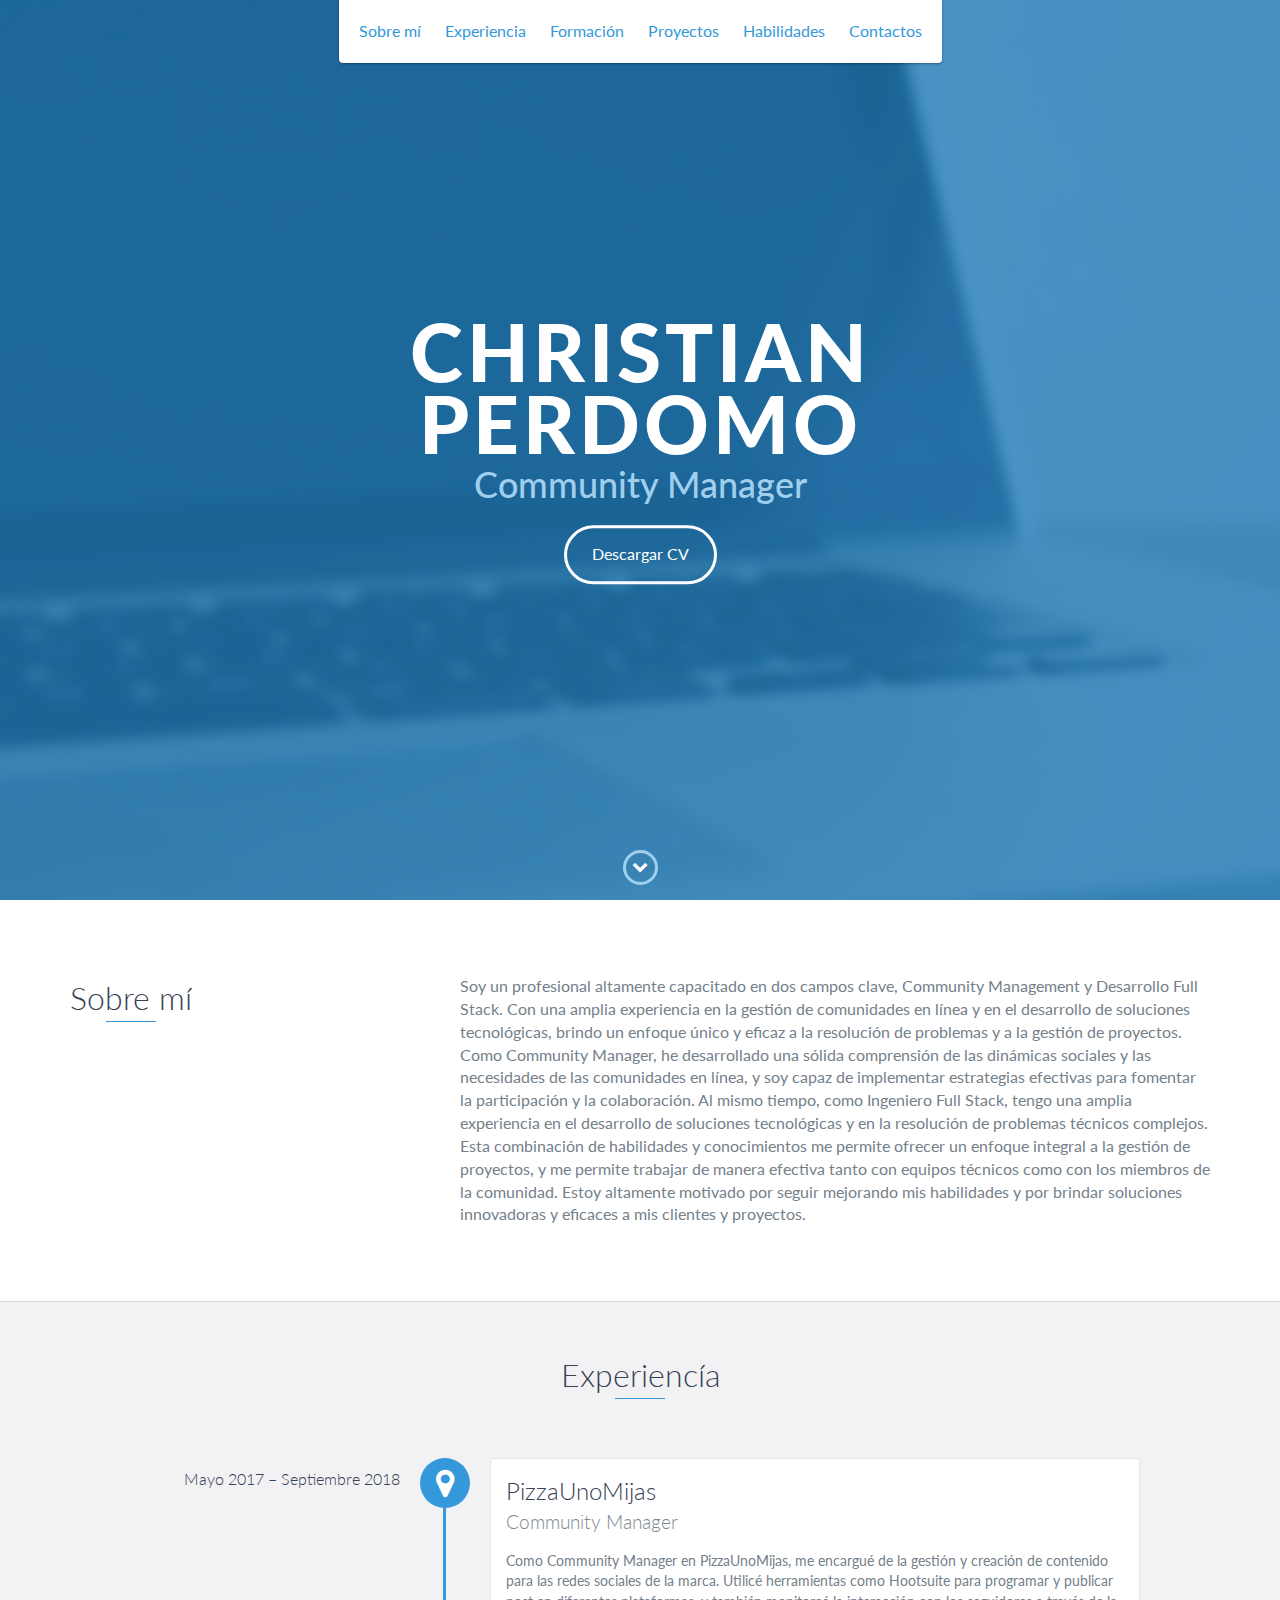
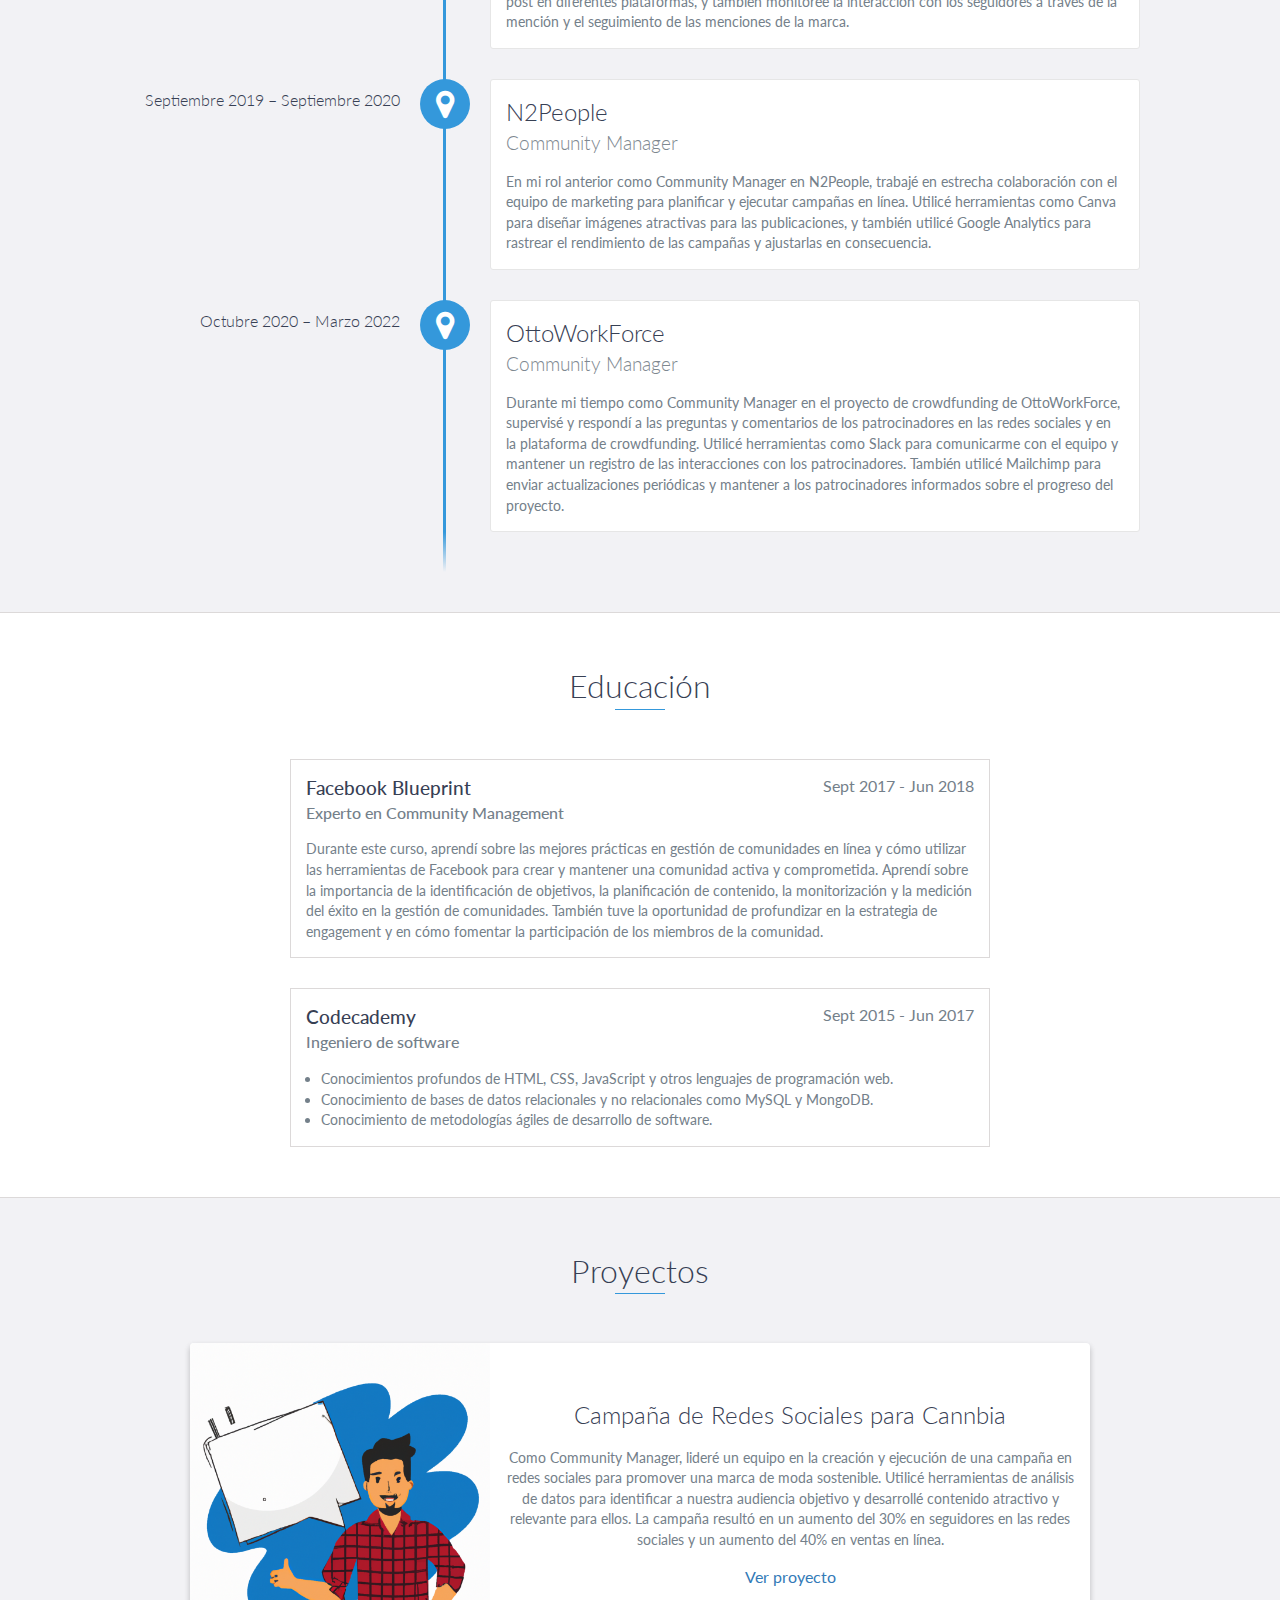
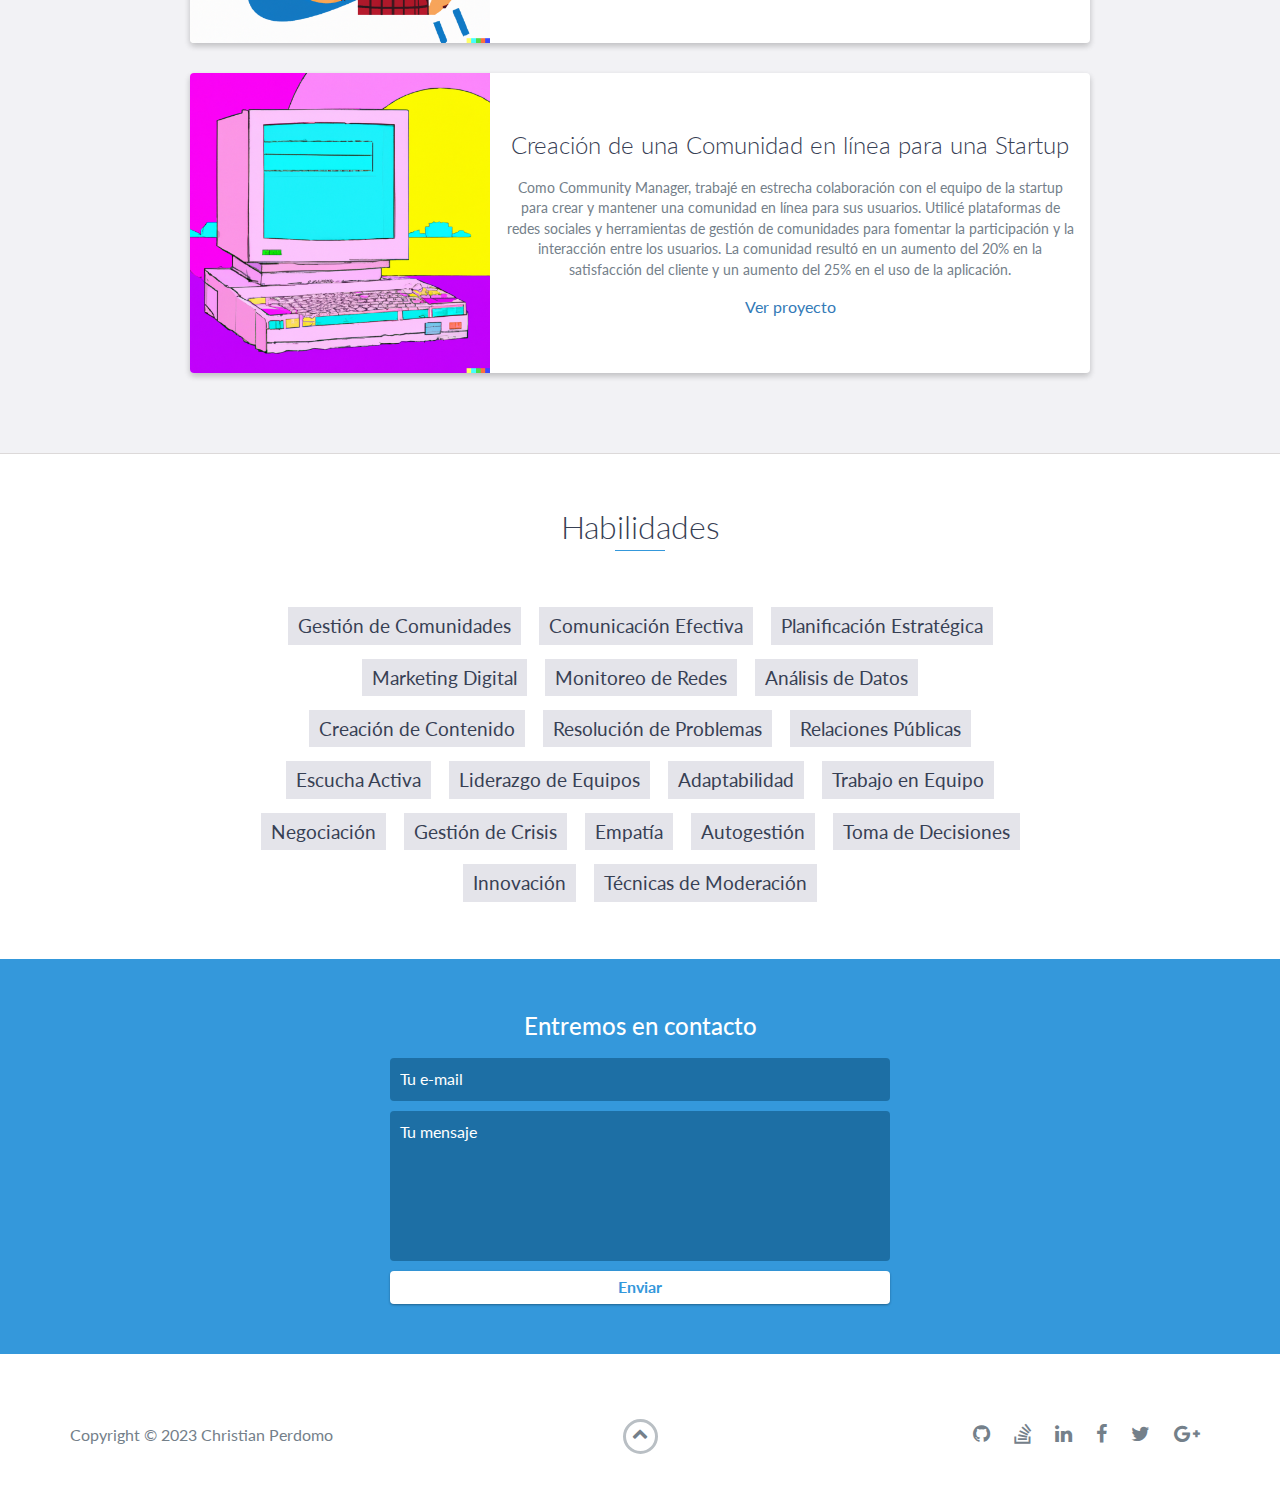
==== index.html @ 64f17b2b "Update index.html" ====
<!DOCTYPE html>
<html class="no-js" lang="en">

<head>
    <meta charset="utf-8">
    <meta http-equiv="X-UA-Compatible" content="IE=edge">
    <meta name="viewport" content="width=device-width, initial-scale=1">
    <title>Perdominho´s Portfolio</title>
	<link rel="shortcut icon" href="favicon.ico" type="image/x-icon">
	<link rel="icon" href="favicon.ico" type="image/x-icon">
    <link href="https://fonts.googleapis.com/css?family=Lato:300,400,700,900" rel="stylesheet">
    <link rel="stylesheet" href="libs/font-awesome/css/font-awesome.min.css">
    <link href="css/bootstrap.min.css" rel="stylesheet">
    <link href="css/styles.css" rel="stylesheet">
</head>

<body>
    <div id="mobile-menu-open" class="shadow-large">
        <i class="fa fa-bars" aria-hidden="true"></i>
    </div>
    <!-- End #mobile-menu-toggle -->
    <header>
        <div id="mobile-menu-close">
            <span>Close</span> <i class="fa fa-times" aria-hidden="true"></i>
        </div>
        <ul id="menu" class="shadow">
            <li>
                <a href="#about">Sobre mí</a>
            </li>
            <li>
                <a href="#experience">Experiencia</a>
            </li>
            <li>
                <a href="#education">Formación</a>
            </li>
            <li>
                <a href="#projects">Proyectos</a>
            </li>
            <li>
                <a href="#skills">Habilidades</a>
            </li>
            <li>
                <a href="#contact">Contactos</a>
            </li>
        </ul>
    </header>
    <!-- End header -->

    <div id="lead">
        <div id="lead-content">
            <h1>Christian Perdomo</h1>
            <h2>Community Manager</h2>
            <a href="#" class="btn-rounded-white">Descargar CV</a>
        </div>
        <!-- End #lead-content -->

        <div id="lead-overlay"></div>

        <div id="lead-down">
            <span>
                <i class="fa fa-chevron-down" aria-hidden="true"></i>
            </span>
        </div>
        <!-- End #lead-down -->
    </div>
    <!-- End #lead -->

    <div id="about">
        <div class="container">
            <div class="row">
                <div class="col-md-4">
                    <h2 class="heading">Sobre mí</h2>
                </div>
                <div class="col-md-8">
                    <p>
                      Soy un profesional altamente capacitado en dos campos clave, Community Management y Desarrollo Full Stack. Con una amplia experiencia en la gestión de comunidades en línea y en el desarrollo de soluciones tecnológicas, brindo un enfoque único y eficaz a la resolución de problemas y a la gestión de proyectos.
Como Community Manager, he desarrollado una sólida comprensión de las dinámicas sociales y las necesidades de las comunidades en línea, y soy capaz de implementar estrategias efectivas para fomentar la participación y la colaboración. Al mismo tiempo, como Ingeniero Full Stack, tengo una amplia experiencia en el desarrollo de soluciones tecnológicas y en la resolución de problemas técnicos complejos.
Esta combinación de habilidades y conocimientos me permite ofrecer un enfoque integral a la gestión de proyectos, y me permite trabajar de manera efectiva tanto con equipos técnicos como con los miembros de la comunidad. Estoy altamente motivado por seguir mejorando mis habilidades y por brindar soluciones innovadoras y eficaces a mis clientes y proyectos.</p>
                </div>
            </div>
        </div>
    </div>
    <!-- End #about -->

    <div id="experience" class="background-alt">
        <h2 class="heading">Experiencía</h2>
        <div id="experience-timeline">
            <div data-date="Mayo 2017 – Septiembre 2018">
                <h3>PizzaUnoMijas</h3>
                <h4>Community Manager</h4>
                <p>Como Community Manager en PizzaUnoMijas, me encargué de la gestión y creación de contenido para las redes sociales de la marca. Utilicé herramientas como Hootsuite para programar y publicar post en diferentes plataformas, y también monitoreé la interacción con los seguidores a través de la mención y el seguimiento de las menciones de la marca.</p>
            </div>

            <div data-date="Septiembre 2019 – Septiembre 2020">
                <h3>N2People</h3>
                <h4>Community Manager</h4>
                <p>En mi rol anterior como Community Manager en N2People, trabajé en estrecha colaboración con el equipo de marketing para planificar y ejecutar campañas en línea. Utilicé herramientas como Canva para diseñar imágenes atractivas para las publicaciones, y también utilicé Google Analytics para rastrear el rendimiento de las campañas y ajustarlas en consecuencia.
                </p>
            </div>
            <div data-date="Octubre 2020 – Marzo 2022">
                <h3>OttoWorkForce</h3>
                <h4>Community Manager</h4>
                <p>Durante mi tiempo como Community Manager en el proyecto de crowdfunding de OttoWorkForce, supervisé y respondí a las preguntas y comentarios de los patrocinadores en las redes sociales y en la plataforma de crowdfunding. Utilicé herramientas como Slack para comunicarme con el equipo y mantener un registro de las interacciones con los patrocinadores. También utilicé Mailchimp para enviar actualizaciones periódicas y mantener a los patrocinadores informados sobre el progreso del proyecto.
                </p>
            </div>
        </div>
    </div>
    <!-- End #experience -->

    <div id="education">
        <h2 class="heading">Educación</h2>
        <div class="education-block">
            <h3>Facebook Blueprint</h3>
            <span class="education-date">Sept 2017 - Jun 2018</span>
            <h4>Experto en Community Management </h4>
            <p>
                Durante este curso, aprendí sobre las mejores prácticas en gestión de comunidades en línea y cómo utilizar las herramientas de Facebook para crear y mantener una comunidad activa y comprometida. Aprendí sobre la importancia de la identificación de objetivos, la planificación de contenido, la monitorización y la medición del éxito en la gestión de comunidades. También tuve la oportunidad de profundizar en la estrategia de engagement y en cómo fomentar la participación de los miembros de la comunidad.
            </p>
        </div>
        <!-- End .education-block -->

        <div class="education-block">
            <h3>Codecademy</h3>
            <span class="education-date">Sept 2015 - Jun 2017</span>
            <h4>Ingeniero de software</h4>
            <ul>
                <li>
                    Conocimientos profundos de HTML, CSS, JavaScript y otros lenguajes de programación web.
                </li>
                <li>
                    Conocimiento de bases de datos relacionales y no relacionales como MySQL y MongoDB.
                </li>
                <li>
                    Conocimiento de metodologías ágiles de desarrollo de software.
                </li>
            </ul>
        </div>
        <!-- End .education-block -->
    </div>
    <!-- End #education -->

    <div id="projects" class="background-alt">
        <h2 class="heading">Proyectos</h2>
        <div class="container">
            <div class="row">
                <div class="project shadow-large">
                    <div class="project-image">
                        <img src="images/ComMan.png" width="300" height="300" />
                    </div>
                    <!-- End .project-image -->
                    <div class="project-info">
                        <h3>Campaña de Redes Sociales para Cannbia</h3>
                        <p>
                           Como Community Manager, lideré un equipo en la creación y ejecución de una campaña en redes sociales para promover una marca de moda sostenible. Utilicé herramientas de análisis de datos para identificar a nuestra audiencia objetivo y desarrollé contenido atractivo y relevante para ellos. La campaña resultó en un aumento del 30% en seguidores en las redes sociales y un aumento del 40% en ventas en línea.
                        </p>
                        <a href="#">Ver proyecto</a>
                    </div>
                    <!-- End .project-info -->
                </div>
                <!-- End .project -->

                <div class="project shadow-large">
                    <div class="project-image">
                        <img src="images/Prjc.png" width="300" height="300" />
                    </div>
                    <!-- End .project-image -->
                    <div class="project-info">
                        <h3>Creación de una Comunidad en línea para una Startup</h3>
                        <p>
                            Como Community Manager, trabajé en estrecha colaboración con el equipo de la startup para crear y mantener una comunidad en línea para sus usuarios. Utilicé plataformas de redes sociales y herramientas de gestión de comunidades para fomentar la participación y la interacción entre los usuarios. La comunidad resultó en un aumento del 20% en la satisfacción del cliente y un aumento del 25% en el uso de la aplicación.
                        </p>
                        <a href="#">Ver proyecto</a>
                    </div>
                    <!-- End .project-info -->
                </div>
                <!-- End .project -->
            </div>
        </div>
    </div>
    <!-- End #projects -->

    <div id="skills">
        <h2 class="heading">Habilidades</h2>
        <ul>
            <li>Gestión de Comunidades</li>
  <li>Comunicación Efectiva</li>
  <li>Planificación Estratégica</li>
  <li>Marketing Digital</li>
  <li>Monitoreo de Redes</li>
  <li>Análisis de Datos</li>
  <li>Creación de Contenido</li>
  <li>Resolución de Problemas</li>
  <li>Relaciones Públicas</li>
  <li>Escucha Activa</li>
  <li>Liderazgo de Equipos</li>
  <li>Adaptabilidad</li>
  <li>Trabajo en Equipo</li>
  <li>Negociación</li>
  <li>Gestión de Crisis</li>
  <li>Empatía</li>
  <li>Autogestión</li>
  <li>Toma de Decisiones</li>
  <li>Innovación</li>
  <li>Técnicas de Moderación</li>
        </ul>
    </div>
    <!-- End #skills -->

    <div id="contact">
        <h2>Entremos en contacto</h2>
        <div id="contact-form">
            <form method="POST" action="mailto:perdominho@icloud.com">
                <input type="hidden" name="_subject" value="Contact request from personal website" />
                <input type="email" name="_replyto" placeholder="Tu e-mail" required>
                <textarea name="message" placeholder="Tu mensaje" required></textarea>
                <button type="submit">Enviar</button>
            </form>
        </div>
        <!-- End #contact-form -->
    </div>
    <!-- End #contact -->

    <footer>
        <div class="container">
            <div class="row">
                <div class="col-sm-5 copyright">
                    <p>
                        Copyright &copy; <span id="current-year">2023</span> Christian Perdomo
                    </p>
			</div>
                <div class="col-sm-2 top">
                    <span id="to-top">
                        <i class="fa fa-chevron-up" aria-hidden="true"></i>
                    </span>
                </div>
                <div class="col-sm-5 social">
                    <ul>
                        <li>
                            <a href="https://github.com/Perdominho" target="_blank"><i class="fa fa-github" aria-hidden="true"></i></a>
                        </li>
                        <li>
                            <a href="https://stackoverflow.com/" target="_blank"><i class="fa fa-stack-overflow" aria-hidden="true"></i></a>
                        </li>
                        <li>
                            <a href="https://linkedin.com/" target="_blank"><i class="fa fa-linkedin" aria-hidden="true"></i></a>
                        </li>
                        <li>
                            <a href="https://www.facebook.com/" target="_blank"><i class="fa fa-facebook" aria-hidden="true"></i></a>
                        </li>
                        <li>
                            <a href="https://twitter.com/" target="_blank"><i class="fa fa-twitter" aria-hidden="true"></i></a>
                        </li>
                        <li>
                            <a href="https://plus.google.com/" target="_blank"><i class="fa fa-google-plus" aria-hidden="true"></i></a>
                        </li>
                    </ul>
                </div>
            </div>
        </div>
    </footer>
    <!-- End footer -->

    <script src="https://ajax.googleapis.com/ajax/libs/jquery/1.12.4/jquery.min.js"></script>
    <script src="js/scripts.min.js"></script>
</body>

</html>
---- css/styles.css ----
body{font-family:'Lato', sans-serif;
    font-size:16px}
body.active{overflow:hidden;
    z-index:-1}
.no-js #experience-timeline>div{background:#fff;
    padding:10px;
    margin-bottom:10px;
    border:1px solid #dcd9d9}
.no-js #experience-timeline>div h3{font-size:1.5em;
    font-weight:300;
    color:#374054;
    display:inline-block;
    margin:0}
.no-js #experience-timeline>div h4{font-size:1.2em;
    font-weight:300;
    color:#7e8890;
    margin:0 0 15px 0}
.no-js #experience-timeline>div p{color:#74808a;
    font-size:0.9em;
    margin:0}
.no-js #experience-timeline:before,.no-js #experience-timeline:after{content:none}
@keyframes dropHeader{0%{transform:translateY(-100%)}100%{transform:translateY(0)}
}
header{position:absolute;
    top:0;
    left:0;
    right:0;
    text-align:center;
    z-index:10;
    animation-name:dropHeader;
    animation-iteration-count:1;
    animation-timing-function:ease;
    animation-duration:0.75s}
header ul{display:inline-block;
    background:#fff;
    text-align:center;
    padding:10px;
    margin:0;
    border-bottom-right-radius:4px;
    border-bottom-left-radius:4px}
header li{display:inline-block}
header a{display:block;color:#3498db;padding:10px}
header a:hover{color:#217dbb;
    text-decoration:none;
    background:#eee;
    border-radius:4px}
header a:focus{color:#3498db;
    text-decoration:none}
header.active{display:block}
header.sticky{position:fixed;
    z-index:999};
#menu.active{display:block}
#mobile-menu-open{
    display:none;
    cursor:pointer;
    position:fixed;
    right:15px;
    top:10px;
    color:#3498db;
    font-size:1.5em;
    z-index:20;
    padding:0 7px;
    border-radius:4px;background:#fff}
    #mobile-menu-close{
        display:none;
        text-align:right;
        width:100%;
        background:#fff;
        font-size:1.5em;
        padding-right:15px;
        padding-top:10px;
        cursor:pointer;
        color:#3498db}
    #mobile-menu-close span{
        font-size:0.5em;
        text-transform:uppercase}
    #mobile-menu-close i{vertical-align:middle}
    footer{padding:50px 0}
    .copyright{padding-top:20px}
    .copyright p{
        margin:0;
        color:#74808a}
    .top{text-align:center}
    .top span{
        cursor:pointer;
        display:block;
        margin:15px auto 0 auto;
        width:35px;
        height:35px;
        border-radius:50%;
        border:3px solid #b9bfc4;
        text-align:center}
    .top i{color:#74808a}
    .social{text-align:right}
    .social ul{
        margin:5px 0 0 0;
        padding:0}
    .social li{
        display:inline-block;
        font-size:1.25em;
        list-style:none}
    .social a{
        display:block;
        color:#74808a;
        padding:10px}
    .social a:hover{color:#3498db}
    .btn-rounded-white{
        display:inline-block;
        color:#fff;
        padding:15px 25px;
        border:3px solid #fff;
        border-radius:30px;
        transition:.5s ease all}
    .btn-rounded-white:hover{
        color:#3498db;
        background:#fff;
        text-decoration:none}
    .shadow{box-shadow:0 1px 3px rgba(0,0,0,0.12),0 1px 2px rgba(0,0,0,0.24)}
    .shadow-large{box-shadow:0 3px 6px rgba(0,0,0,0.08),0 3px 6px rgba(0,0,0,0.15)}
    .heading{position:relative;
        display:inline-block;
        font-size:2em;
        font-weight:300;
        margin:0 0 30px 0}
    .heading:after{position:absolute;
        content:'';
        top:100%;
        height:1px;
        width:50px;
        left:0;
        right:0;
        margin:0 auto;
        background:#3498db}
    .background-alt{background:#f2f2f5}
    #lead{position:relative;
        height:100vh;
        min-height:500px;
        max-height:1080px;
        background:url(../images/lead-bg.jpg)
        ;background-size:cover;
        padding:15px;
        overflow:hidden}
    #lead-content{position:absolute;
        z-index:10;
        top:50%;
        left:50%;
        transform:translate(-50%, -50%);
        text-align:center}
    #lead-content h1,
    #lead-content h2{margin:0}
    #lead-content h1{color:#fff;
        font-weight:900;
        font-size:5em;
        text-transform:uppercase;
        letter-spacing:0.05em;
        line-height:0.9em}
    #lead-content h2{color:#a0cfee;
        font-weight:500;
        font-size:2.25em
        ;margin-bottom:15px}
    #lead-overlay{position:absolute;
        height:100%;
        width:100%;
        top:0;
        right:0;
        bottom:0;
        left:0;
        background:rgba(33,125,187,0.8);
        z-index:1}
    #lead-down{position:absolute;
        left:0;
        right:0;
        width:100%;
        text-align:center;
        z-index:10;
        bottom:15px;
        color:#fff}
    #lead-down span{cursor:pointer;
        display:block;
        margin:0 auto;
        width:35px;
        height:35px;
        border-radius:50%;
        border:3px solid #a0cfee;
        text-align:center}
    #lead-down i{animation:pulsate 1.5s ease;
        animation-iteration-count:infinite;padding-top:5px}
    @keyframes pulsate{0%{transform:scale(1, 1)}
    50%{transform:scale(1.2, 1.2)}
    100%{transform:scale(1, 1)}}
    #about{padding:75px 15px;
        border-bottom:1px solid #dcd9d9}
        #about h2{color:#374054}
        #about p{color:#74808a;
            margin:0}
    #experience{padding:50px 15px;
        text-align:center;
        border-bottom:1px solid #dcd9d9}
        #experience h2{color:#374054}
    #experience-timeline{margin:30px auto 0 auto;
        position:relative;
        max-width:1000px}
    #experience-timeline:before{position:absolute;
        content:'';
        top:0;
        bottom:0;
        left:303px;
        right:auto;
        height:100%;
        width:3px;
        background:#3498db;
        z-index:0}
    #experience-timeline:after{position:absolute;
        content:'';
        width:3px;
        height:40px;
        background:#3498db;
        background:linear-gradient(to bottom, #3498db, rgba(52,152,219,0));
        top:100%;
        left:303px}
    .vtimeline-content{margin-left:350px;
        background:#fff;
        border:1px solid #e6e6e6;
        padding:15px;
        border-radius:3px;
        text-align:left}
    .vtimeline-content h3{font-size:1.5em;
        font-weight:300;
        color:#374054;
        display:inline-block;
        margin:0}
    .vtimeline-content h4{font-size:1.2em;
        font-weight:300;
        color:#7e8890;
        margin:0 0 15px 0}
    .vtimeline-content p{color:#74808a;
        font-size:0.9em;
        margin:0}
    .vtimeline-point{position:relative;
        display:block;
        vertical-align:top;
        margin-bottom:30px}
    .vtimeline-icon{position:relative;
        color:#fff;
        width:50px;
        height:50px;
        background:#3498db;
        border-radius:50%;
        float:left;
        z-index:99;
        margin-left:280px}
    .vtimeline-icon i{display:block;
        font-size:2em;
        margin-top:10px}
    .vtimeline-date{width:260px;
        text-align:right;
        position:absolute;
        left:0;top:10px;
        font-weight:300;
        color:#374054}
    #education{padding:50px 15px 20px 15px;
        border-bottom:1px solid #dcd9d9;
        text-align:center}
    #education h2{color:#374054;
        margin-bottom:50px}
    .education-block{max-width:700px;
        margin:0 auto 30px auto;padding:15px;
        border:1px solid #dcd9d9;
        text-align:left}
    .education-block h3{font-weight:500;
        float:left;
        margin:0;
        color:#374054}
    .education-block span{
        color:#74808a;
        float:right}
 .education-block h4{
            color:#74808a;
            clear:both;
            font-weight:500;
            margin:0 0 15px 0}
 .education-block p,.education-block ul{
        margin:0;
        color:#74808a;
        font-size:0.9em}
.education-block ul{
            padding:0 0 0 15px}
#projects{
                padding:50px 15px;
                border-bottom:1px solid #dcd9d9;
                text-align:center}
 #projects h2{
        color:#374054;
        margin-bottom:50px}
.project{position:relative;
        max-width:900px;
        margin:0 auto 30px auto;
        overflow:hidden;
        background:#fff;
        border-radius:4px}
 .project-image{float:left}
  .project-info{
            position:absolute;top:50%;
            transform:translateY(-50%);
            margin-left:300px;
            padding:15px}
.project-info h3{font-size:1.5em;
    font-weight:300;
    color:#374054;
    margin:0 0 15px 0}
.project-info p{color:#74808a;
        margin:0 0 15px 0;
        font-size:0.9em}
.no-image .project-info{position:relative;
    margin:0;
    padding:30px 15px;
    transform:none}
#more-projects{display:none}
#skills{padding:50px 15px;text-align:center}
#skills h2{color:#374054;margin-bottom:50px}
#skills ul{display:block;margin:0 auto;padding:0;max-width:800px}
#skills li{display:inline-block;margin:7px;padding:5px 10px;color:#374054;
    background:#e4e4ea;
    list-style:none;
    cursor:default;
    font-size:1.2em}
#contact{padding:50px 15px;
    background:#3498db;
    text-align:center}
#contact h2{margin:0 0 15px 0;
    color:#fff;font-weight:500}
#contact-form{max-width:500px;
    margin:0 auto}
#contact-form input,#contact-form textarea{
    display:block;
    width:100%;
    padding:10px;
    border-radius:4px;
    border:none;
    margin-bottom:10px;
    background:#1d6fa5;
    color:#fff;
    transition:.5s ease all}
    #contact-form input::-webkit-input-placeholder,#contact-form textarea::-webkit-input-placeholder{
        color:#fff}
    #contact-form input:-moz-placeholder,#contact-form textarea:-moz-placeholder{
        color:#fff;
        opacity:1}
    #contact-form input::-moz-placeholder,#contact-form textarea::-moz-placeholder{
        color:#fff;
        opacity:1}
    #contact-form input:-ms-input-placeholder,#contact-form textarea:-ms-input-placeholder{color:#fff
    }#contact-form input:focus,#contact-form textarea:focus{outline:none;
        background:#16527a}
    #contact-form textarea{height:150px;resize:none}
    #contact-form button{display:block;width:100%;
        background:#fff;
        border-radius:4px;
        padding:5px 10px;
        border:none;
        color:#3498db;
        font-weight:700;
        box-shadow:0 1px 3px rgba(0,0,0,0.12),0 1px 2px rgba(0,0,0,0.24);
        transition:.5s ease all}
        #contact-form button:hover{box-shadow:0 10px 20px rgba(0,0,0,0.19),0 6px 6px rgba(0,0,0,0.23)}
        .optional-section{padding:50px 15px;
            text-align:center;
            border-top:1px solid #dcd9d9}
    .optional-section h2{color:#374054}
    .optional-section-block{max-width:700px;
        margin:0 auto 30px auto;padding:15px;
        border:1px solid #dcd9d9;
        background:#fff;
        text-align:left}
    .optional-section-block h3{font-weight:500;
        margin:0 0 15px 0;
        color:#374054}
    .optional-section-block h4{color:#74808a;
        clear:both;
        font-weight:500;
        margin:0 0 15px 0}
        .optional-section-block p,.optional-section-block ul{margin:0 0 15px 0;color:#74808a;font-size:0.9em}
        .optional-section-block ul{padding:0 0 0 15px}
        @media only screen and (max-width: 750px)
        {#experience-timeline:before,#experience-timeline:after{left:23px}
        .vtimeline-date{width:auto;text-align:left;position:relative;margin-bottom:15px;display:block;margin-left:70px}
        .vtimeline-icon{margin-left:0}
        .vtimeline-content{margin-left:70px}}
        @media only screen and (max-width: 992px)
        {#lead{height:auto;
            min-height:auto;
            max-height:auto;
            padding:100px 15px}
    #lead-content{position:relative;
        transform:none;
        left:auto;
        top:auto}
    #lead-content h1{font-size:3em}
    #lead-content h2{font-size:1.75em}
    #about{text-align:center}
    #about p{text-align:left}}
    @media only screen and (max-width: 768px){header{position:fixed;
        display:none;
        z-index:999;
        animation:none;
        bottom:0;
        height:100%}
    #mobile-menu-open,#mobile-menu-close{display:block}
    #menu{height:100%;
        overflow-y:auto;
        box-shadow:none;
        border-radius:0;
        width:100%}
 #menu li{display:block;
            margin-bottom:10px}
    #lead-content h1{font-size:2em}
    #lead-content h2{font-size:1.3em}
    #lead-content a{padding:10px 20px}
    #lead-down{display:none}
    .education-block h3,.education-block span{float:none}
    .project-image{display:none}
    .project-info{position:relative;
        margin:0;
        padding:30px 15px;
        top:auto;
        transform:none}
    footer{text-align:center}
    .social{text-align:center}}
    @media only screen and (max-width: 480px)
    {#lead-content h1{font-size:1.5em}
    #lead-content h2{font-size:1em}
    #lead-content a{font-size:0.9em;padding:5px 10px}}
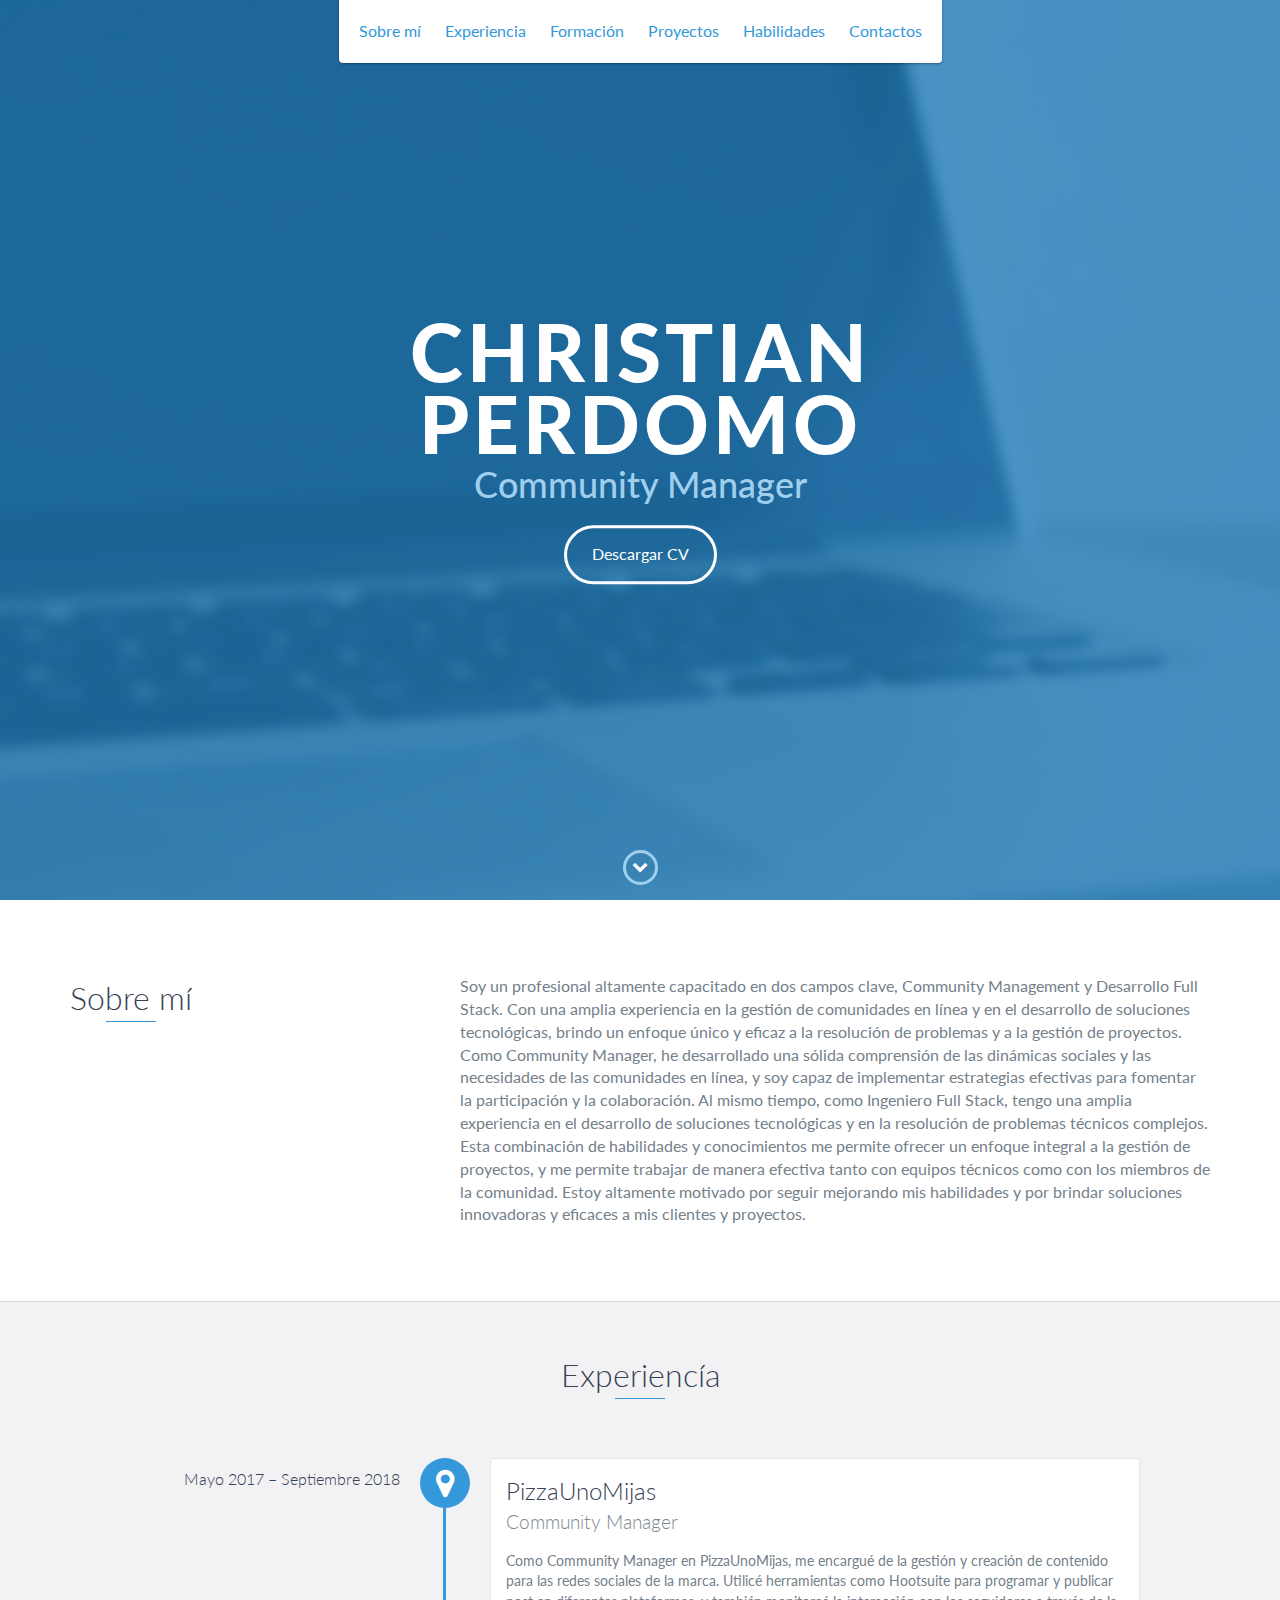
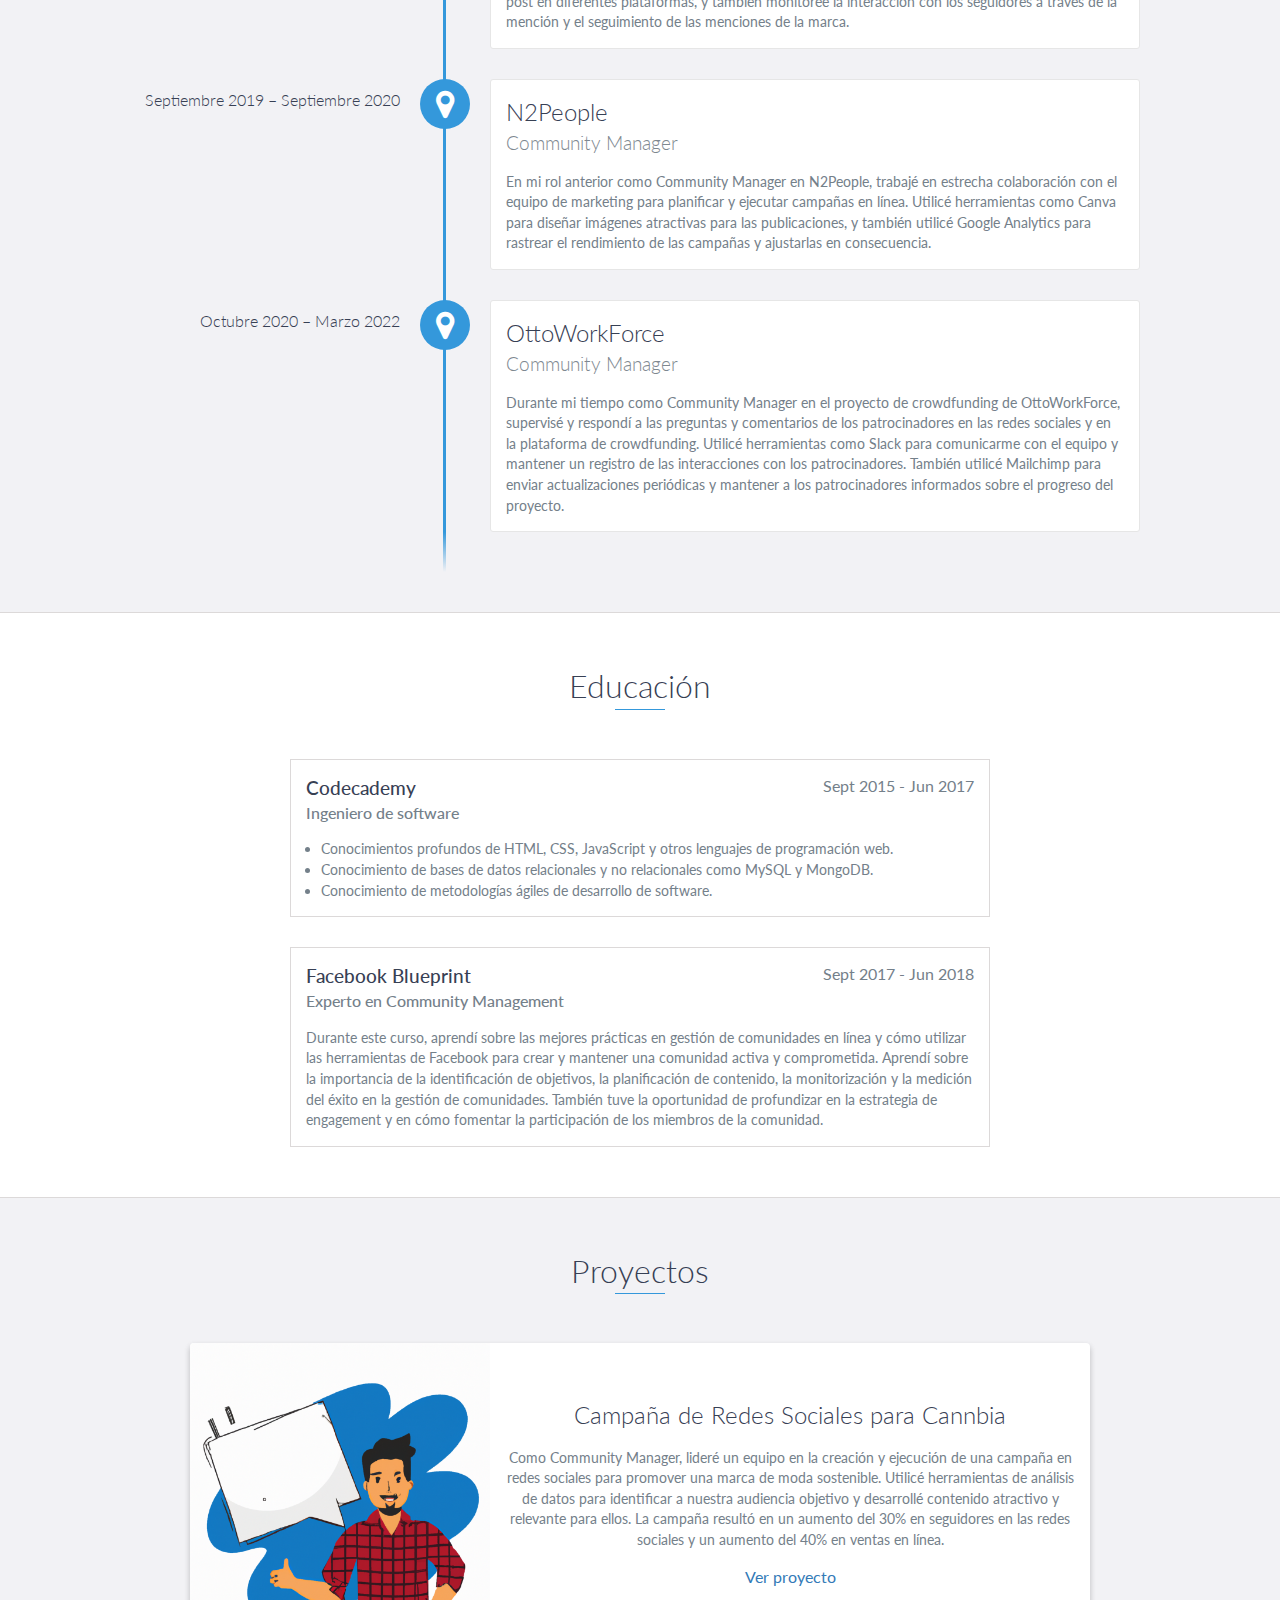
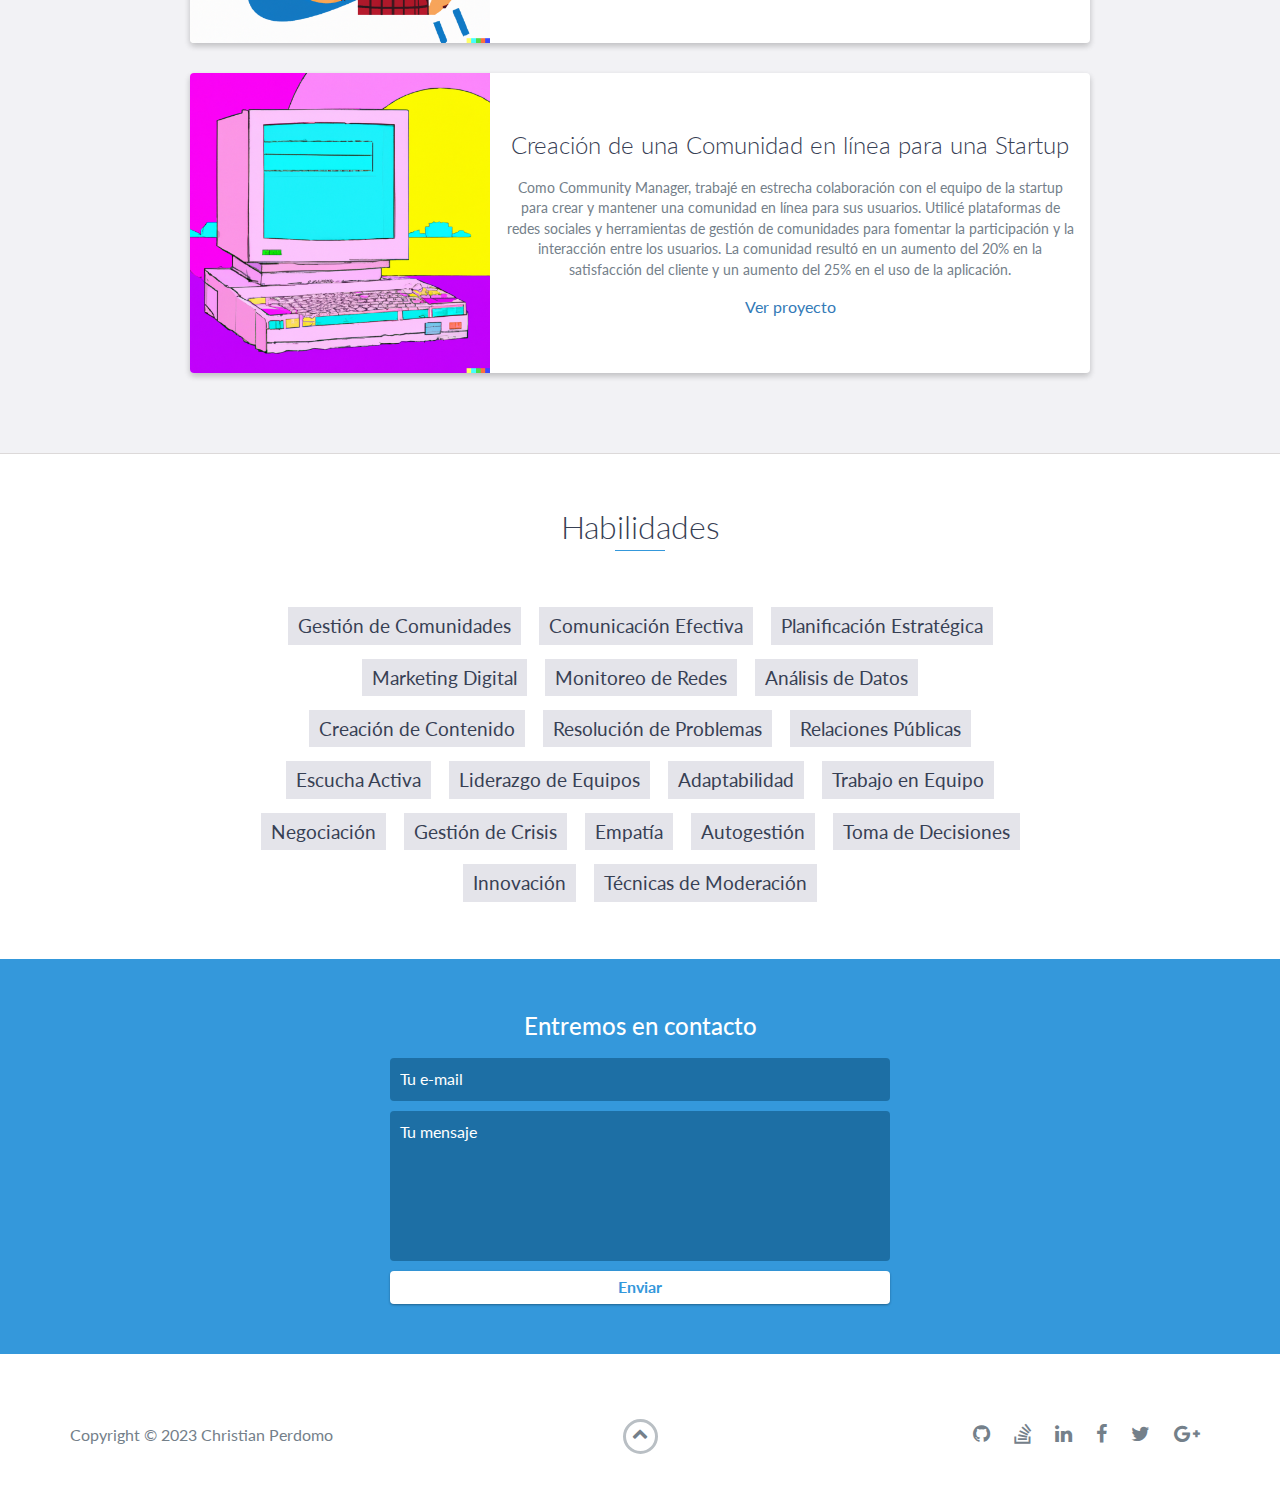
==== commit 06fe1572: "Update index.html" ====
--- a/index.html
+++ b/index.html
@@ -109,17 +109,7 @@
 
     <div id="education">
         <h2 class="heading">Educación</h2>
-        <div class="education-block">
-            <h3>Facebook Blueprint</h3>
-            <span class="education-date">Sept 2017 - Jun 2018</span>
-            <h4>Experto en Community Management </h4>
-            <p>
-                Durante este curso, aprendí sobre las mejores prácticas en gestión de comunidades en línea y cómo utilizar las herramientas de Facebook para crear y mantener una comunidad activa y comprometida. Aprendí sobre la importancia de la identificación de objetivos, la planificación de contenido, la monitorización y la medición del éxito en la gestión de comunidades. También tuve la oportunidad de profundizar en la estrategia de engagement y en cómo fomentar la participación de los miembros de la comunidad.
-            </p>
-        </div>
-        <!-- End .education-block -->
-
-        <div class="education-block">
+         <div class="education-block">
             <h3>Codecademy</h3>
             <span class="education-date">Sept 2015 - Jun 2017</span>
             <h4>Ingeniero de software</h4>
@@ -134,6 +124,15 @@
                     Conocimiento de metodologías ágiles de desarrollo de software.
                 </li>
             </ul>
+        </div>
+        <!-- End .education-block -->
+	    <div class="education-block">
+            <h3>Facebook Blueprint</h3>
+            <span class="education-date">Sept 2017 - Jun 2018</span>
+            <h4>Experto en Community Management </h4>
+            <p>
+                Durante este curso, aprendí sobre las mejores prácticas en gestión de comunidades en línea y cómo utilizar las herramientas de Facebook para crear y mantener una comunidad activa y comprometida. Aprendí sobre la importancia de la identificación de objetivos, la planificación de contenido, la monitorización y la medición del éxito en la gestión de comunidades. También tuve la oportunidad de profundizar en la estrategia de engagement y en cómo fomentar la participación de los miembros de la comunidad.
+            </p>
         </div>
         <!-- End .education-block -->
     </div>
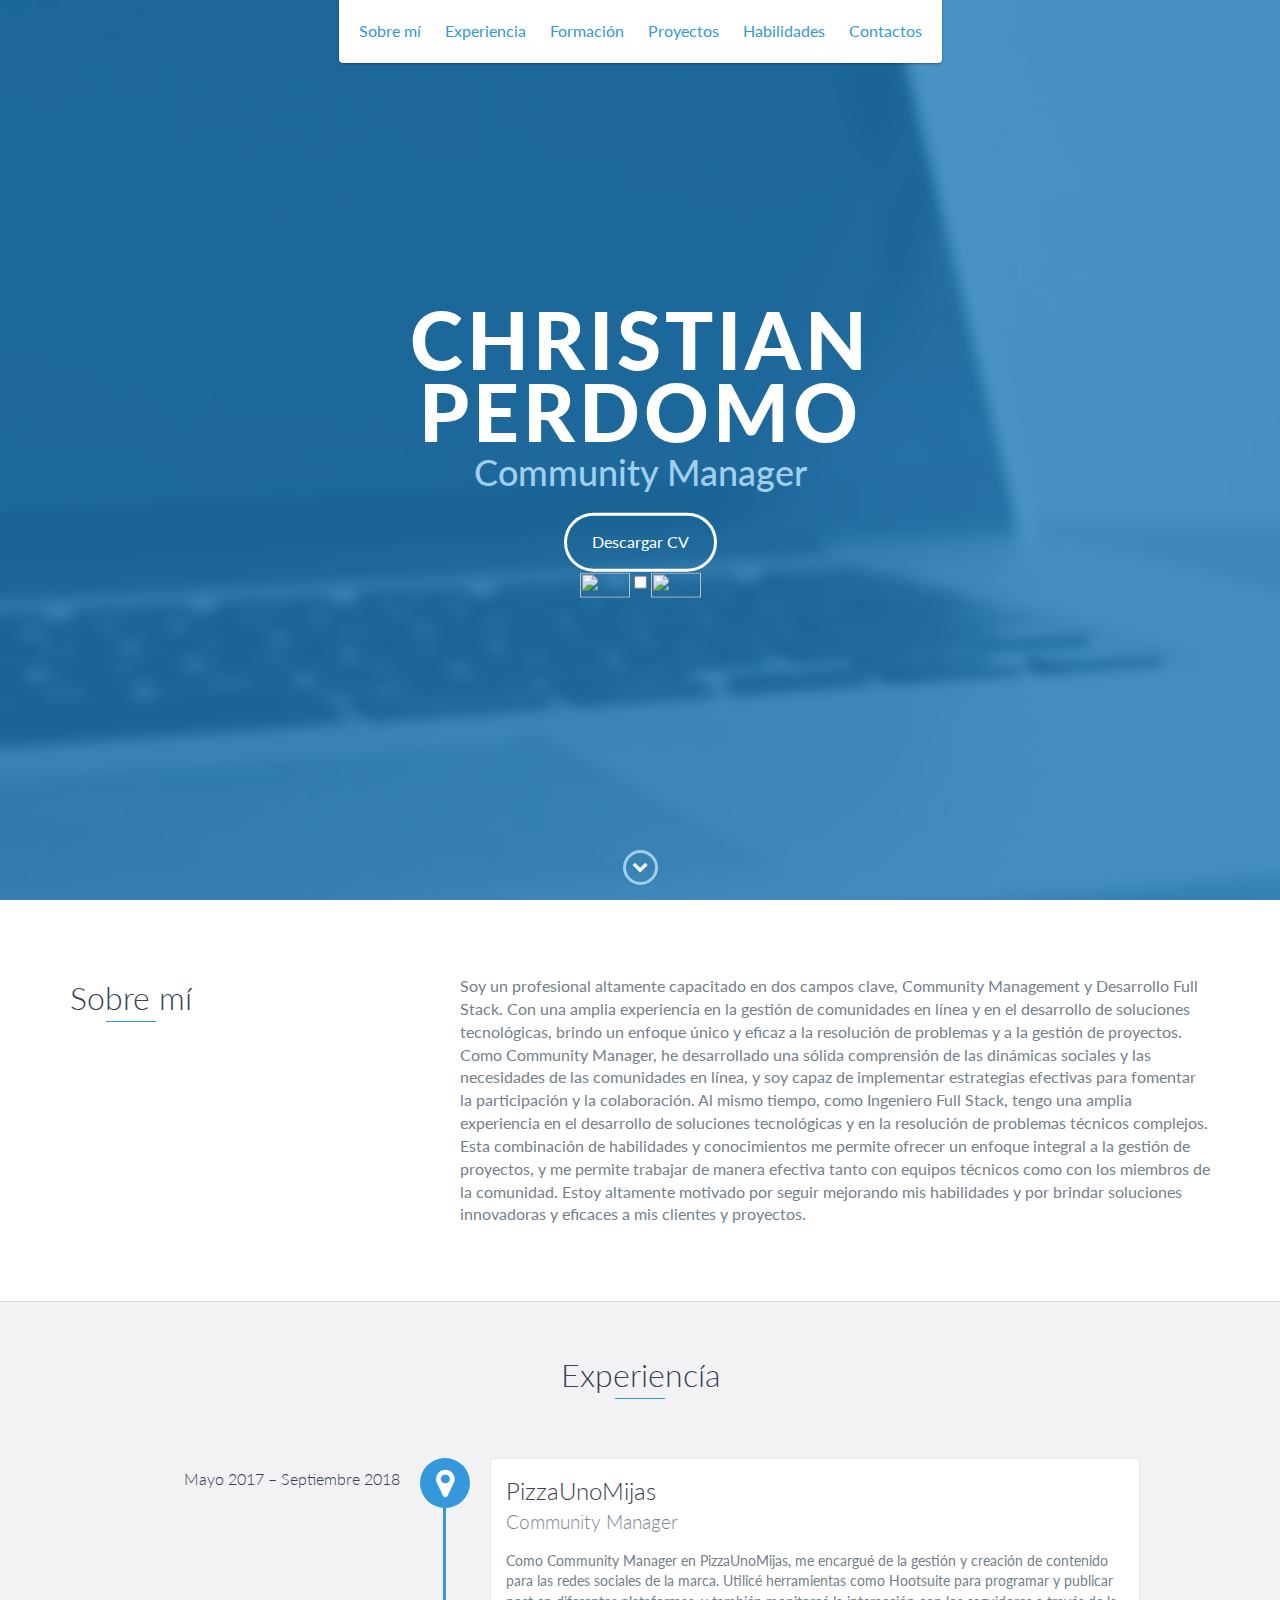
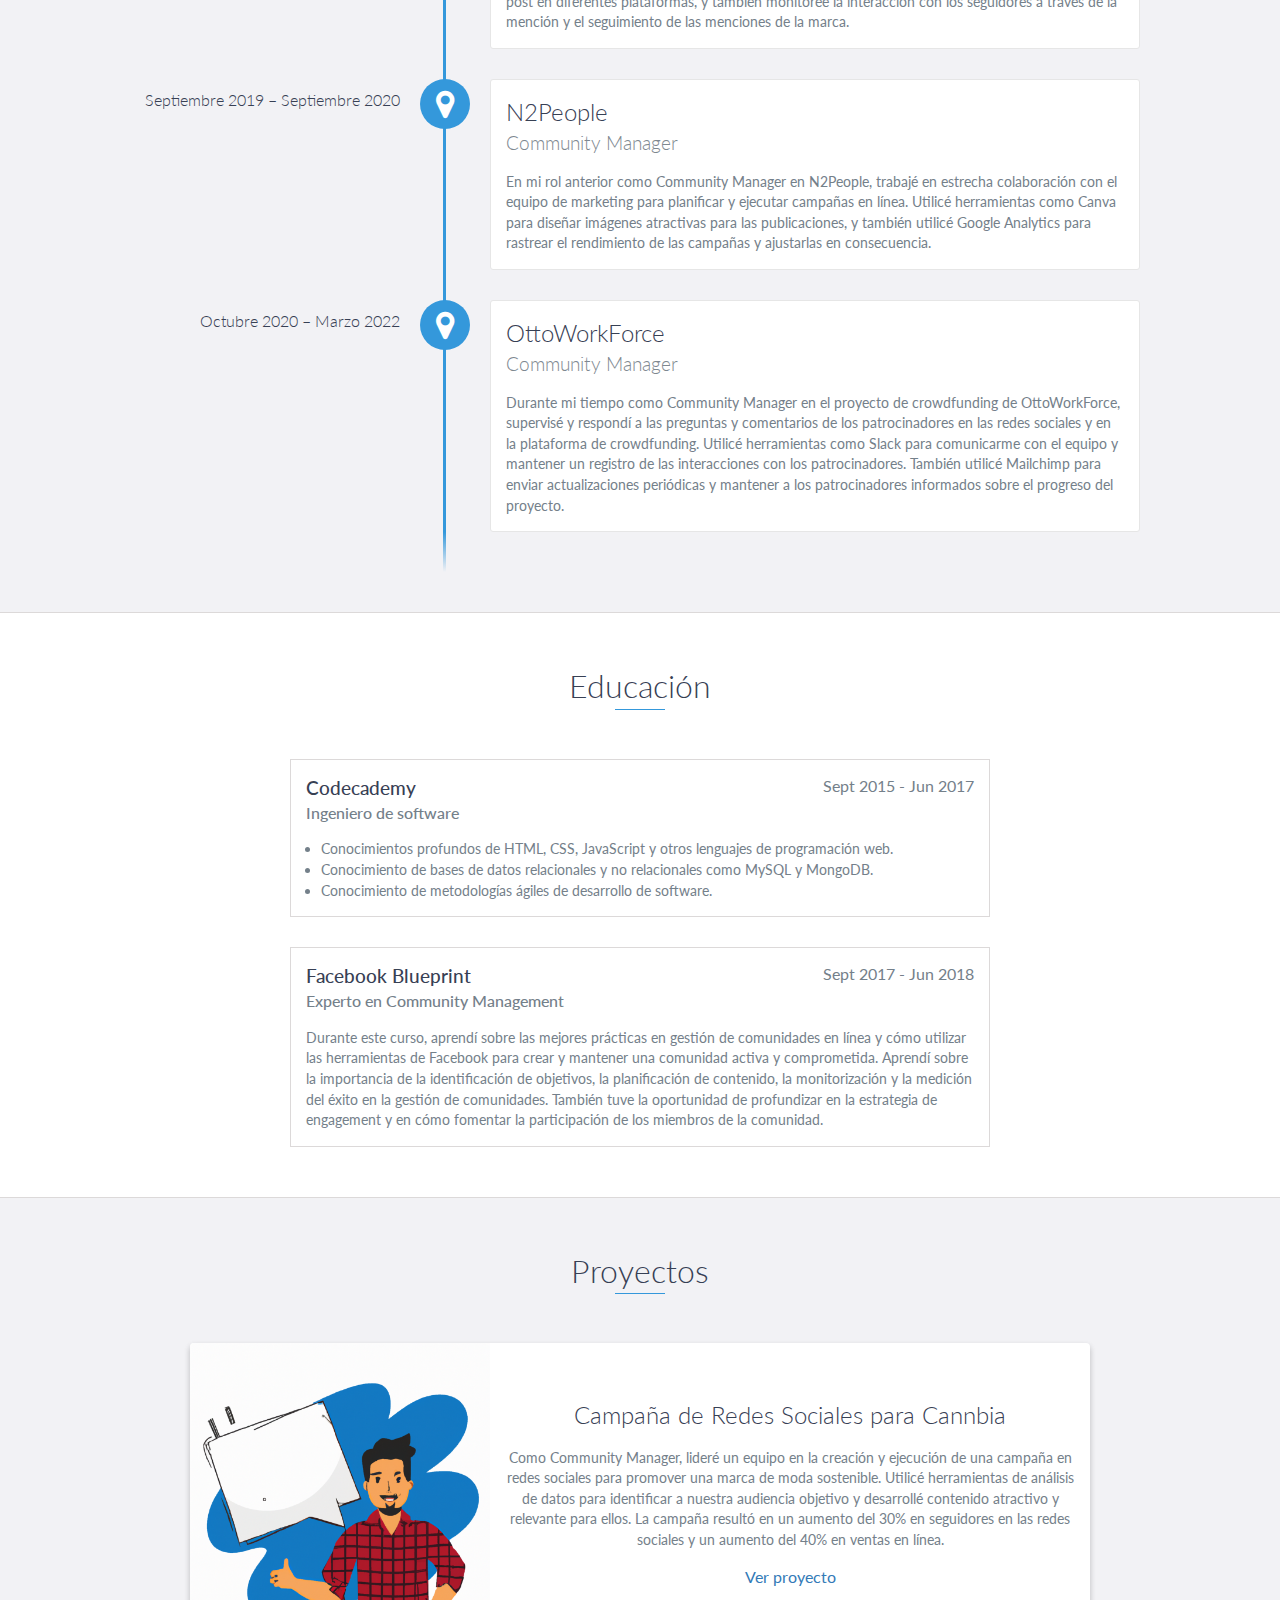
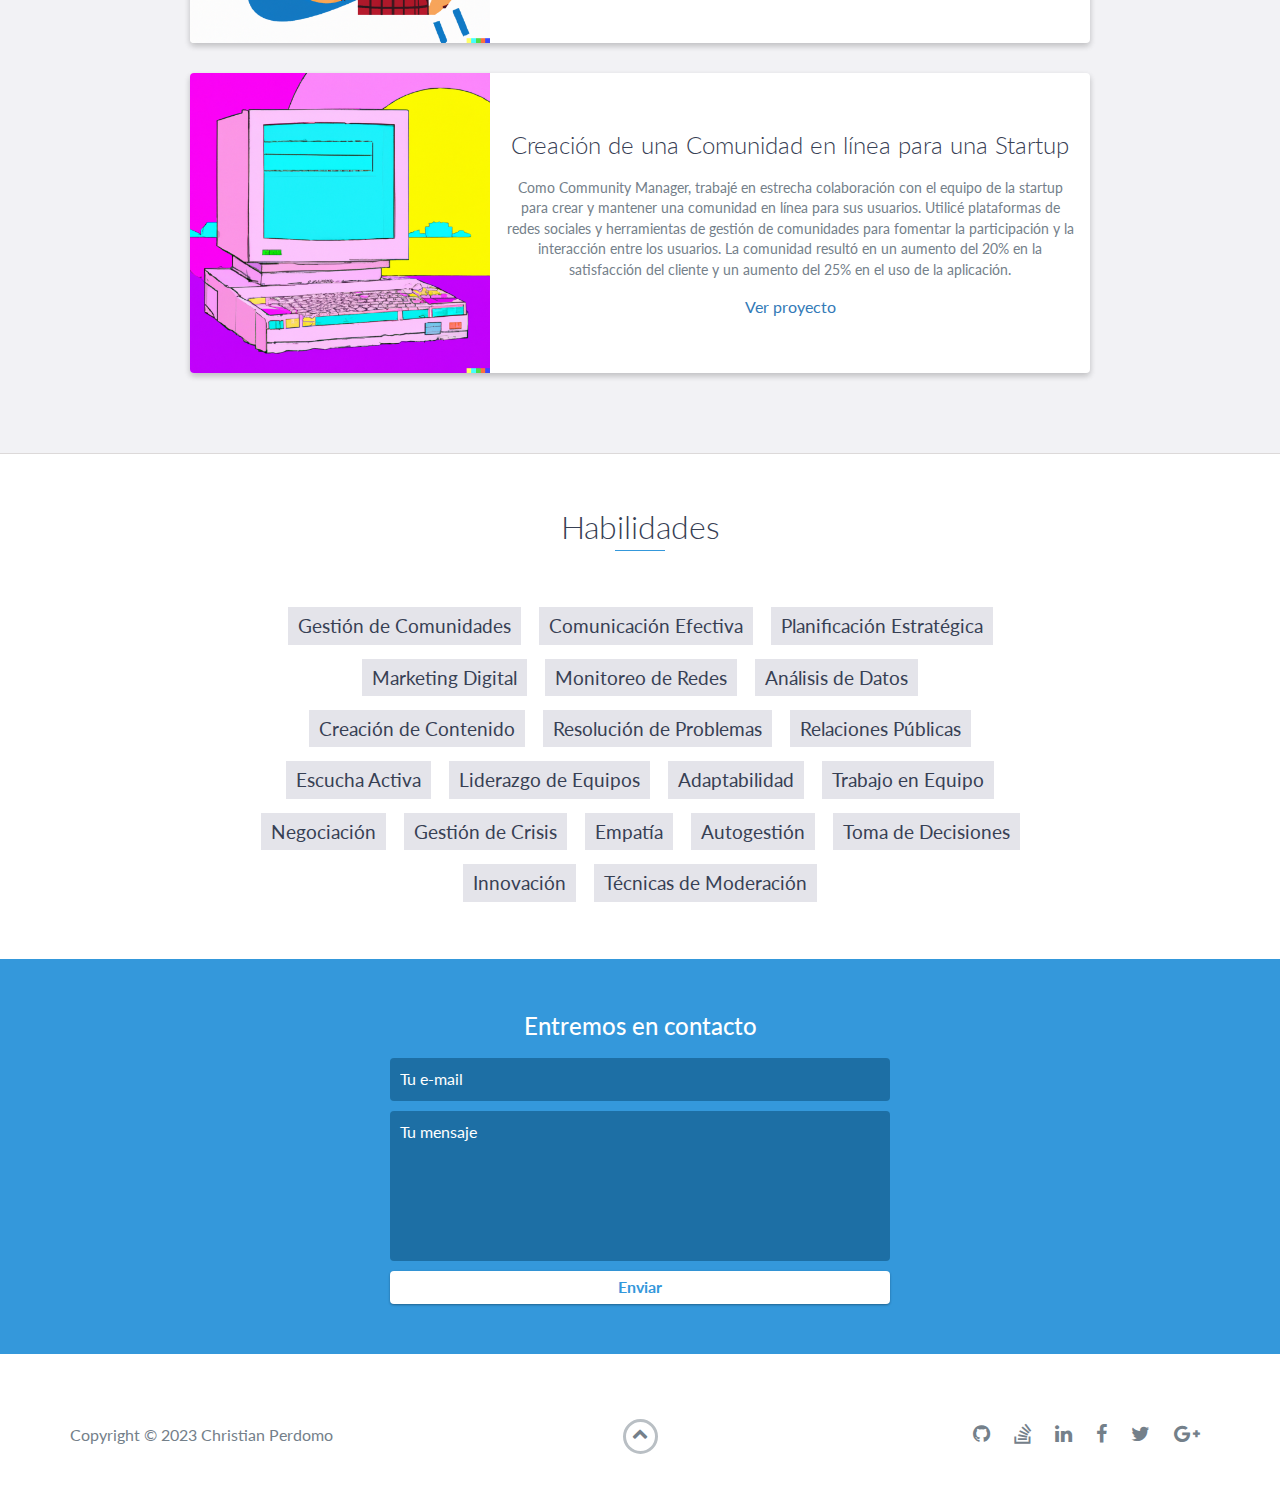
==== commit 631f0c8e: "Add files via upload" ====
--- a/index.html
+++ b/index.html
@@ -1,5 +1,5 @@
 <!DOCTYPE html>
-<html class="no-js" lang="en">
+<html lang="es">
 
 <head>
     <meta charset="utf-8">
@@ -11,17 +11,19 @@
     <link href="https://fonts.googleapis.com/css?family=Lato:300,400,700,900" rel="stylesheet">
     <link rel="stylesheet" href="libs/font-awesome/css/font-awesome.min.css">
     <link href="css/bootstrap.min.css" rel="stylesheet">
-    <link href="css/styles.css" rel="stylesheet">
+    <link href="css/styles.css" rel="stylesheet"> 
+  
 </head>
 
 <body>
+    
     <div id="mobile-menu-open" class="shadow-large">
         <i class="fa fa-bars" aria-hidden="true"></i>
     </div>
     <!-- End #mobile-menu-toggle -->
     <header>
         <div id="mobile-menu-close">
-            <span>Close</span> <i class="fa fa-times" aria-hidden="true"></i>
+            <span>Cerrar</span> <i class="fa fa-times" aria-hidden="true"></i>
         </div>
         <ul id="menu" class="shadow">
             <li>
@@ -45,15 +47,22 @@
         </ul>
     </header>
     <!-- End header -->
-
+    
     <div id="lead">
         <div id="lead-content">
             <h1>Christian Perdomo</h1>
             <h2>Community Manager</h2>
             <a href="#" class="btn-rounded-white">Descargar CV</a>
+            <!--Boton -->
+   <div class="Navigation">
+    <img src="images\esflag.png" width="50" height="25">
+    <input type="checkbox" class="check">
+    <img src="images/enflag.png" width="50" height="25">
+    <script src="js/app.js"></script>
+  </div>
+    <!-- Fin del boton-->
         </div>
         <!-- End #lead-content -->
-
         <div id="lead-overlay"></div>
 
         <div id="lead-down">
@@ -152,7 +161,7 @@
                         <p>
                            Como Community Manager, lideré un equipo en la creación y ejecución de una campaña en redes sociales para promover una marca de moda sostenible. Utilicé herramientas de análisis de datos para identificar a nuestra audiencia objetivo y desarrollé contenido atractivo y relevante para ellos. La campaña resultó en un aumento del 30% en seguidores en las redes sociales y un aumento del 40% en ventas en línea.
                         </p>
-                        <a href="#">Ver proyecto</a>
+                        <a href="https://cannbia.com/" target="_blank">Ver proyecto</a>
                     </div>
                     <!-- End .project-info -->
                 </div>
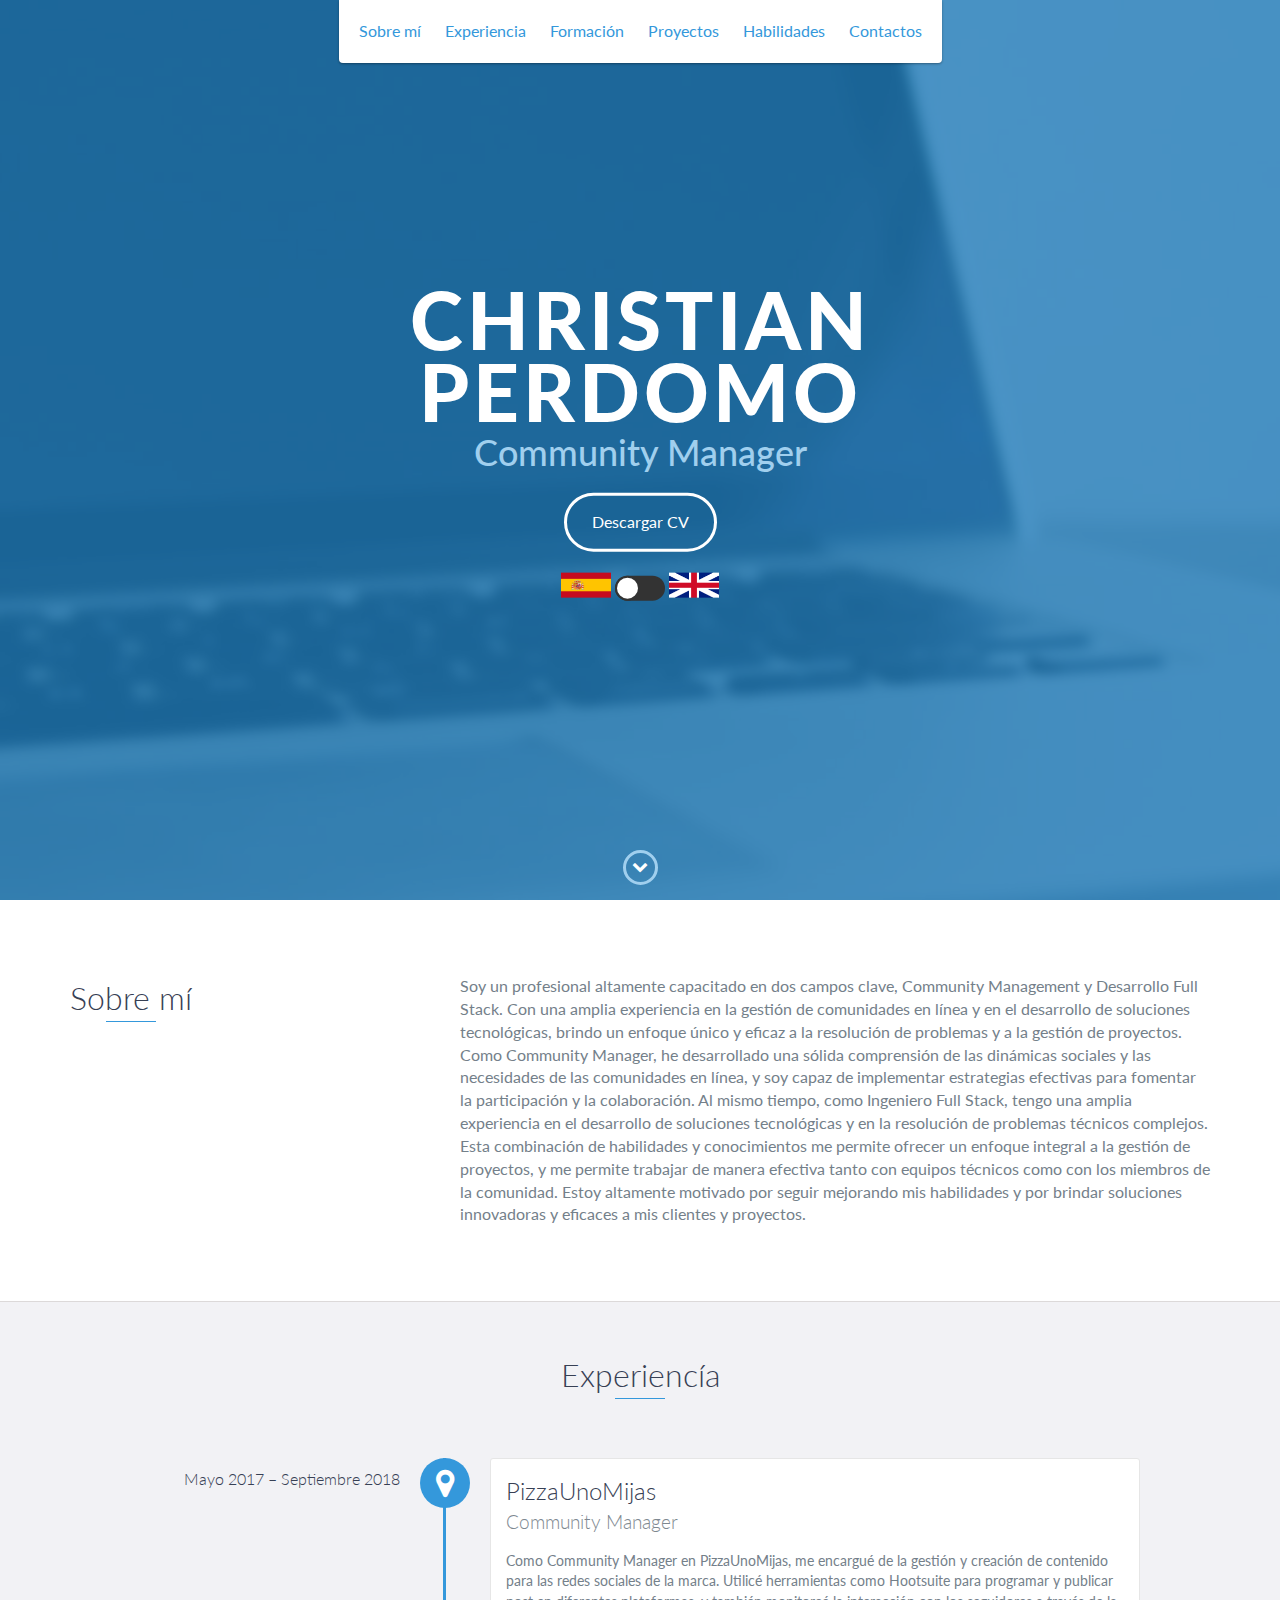
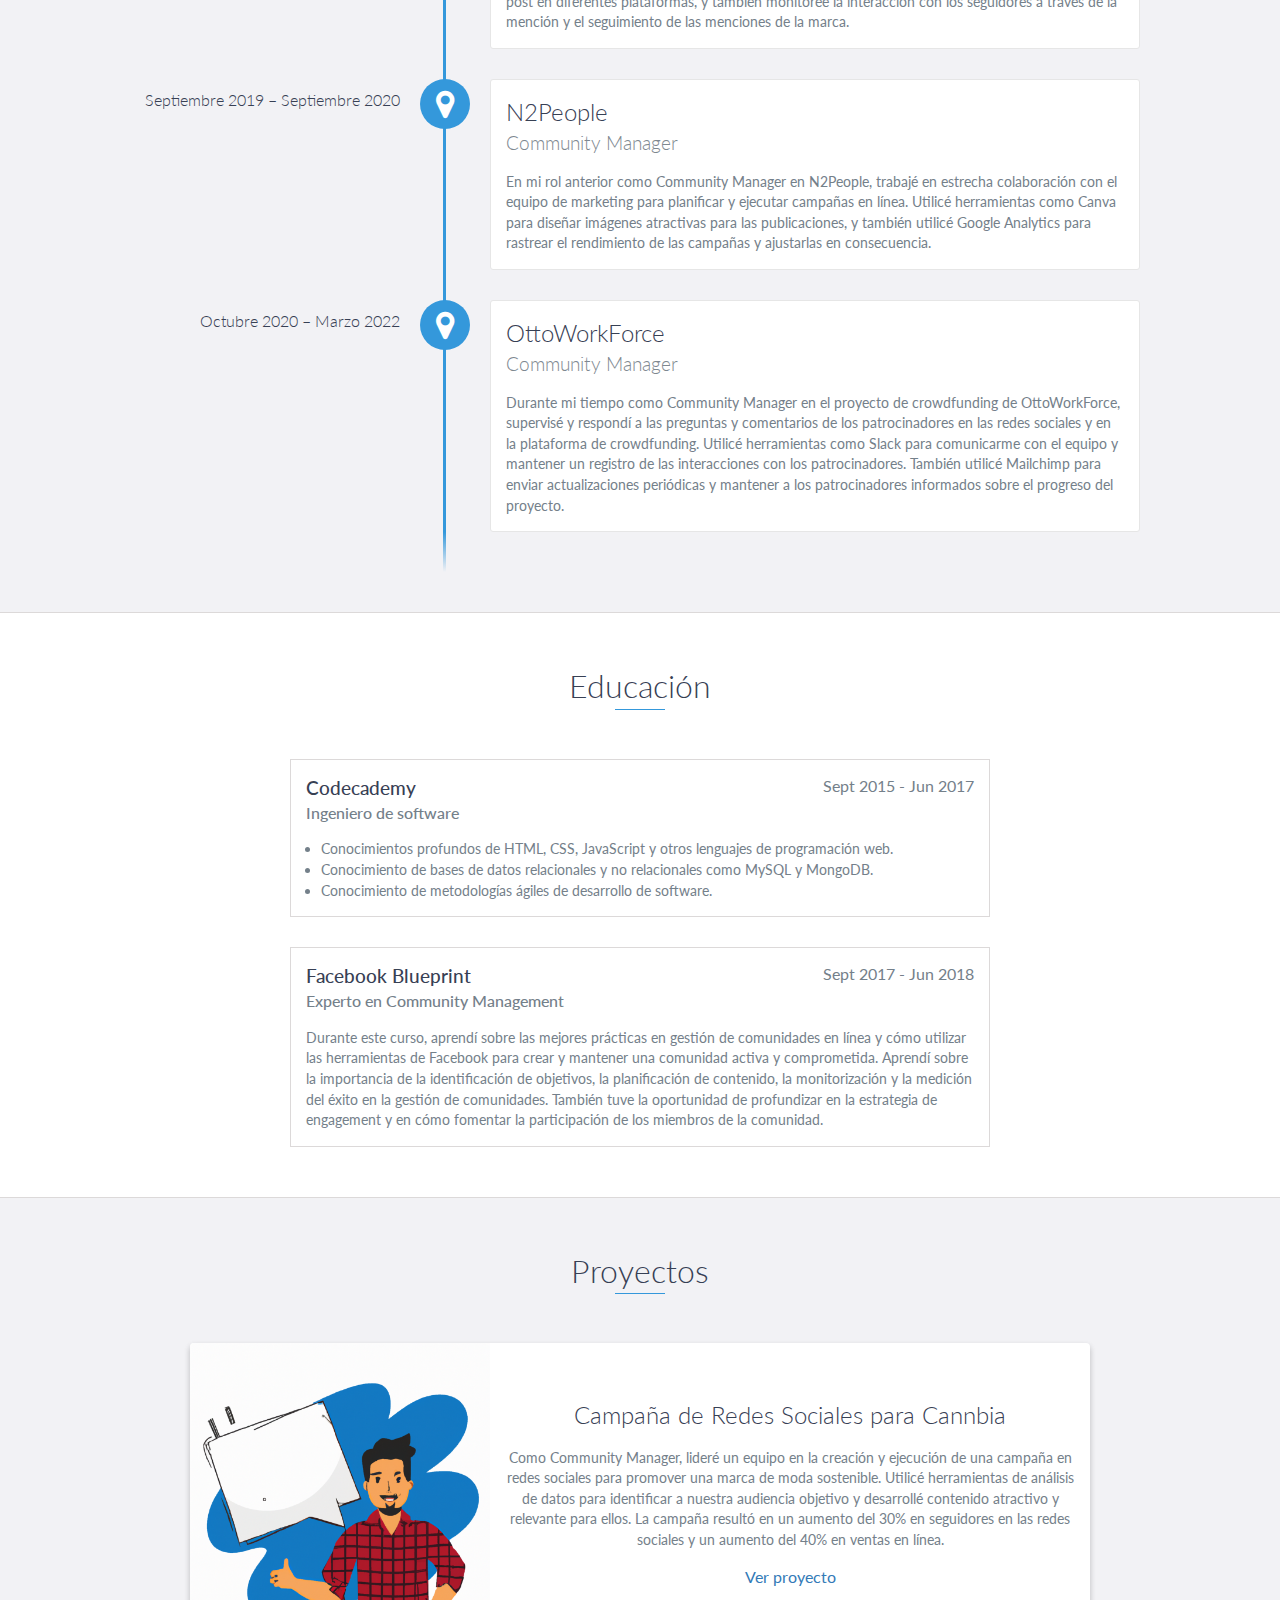
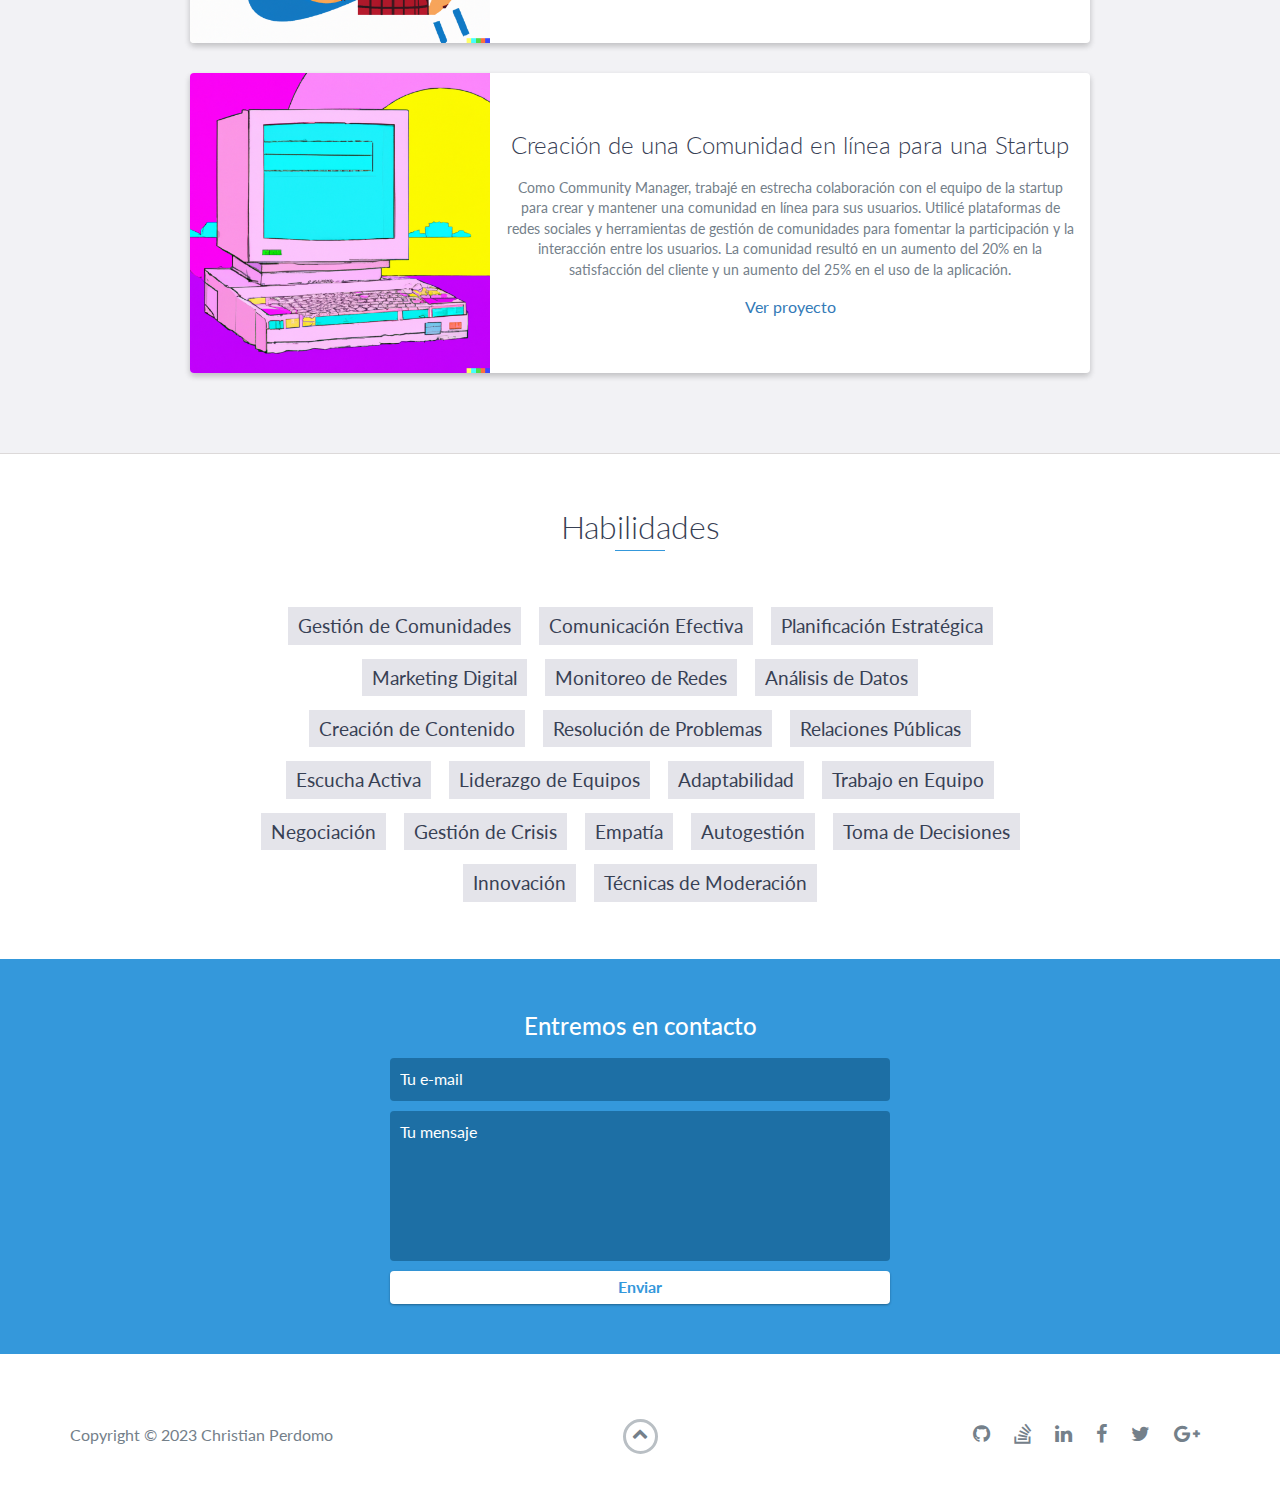
==== commit 5c3992dc: "Update index.html" ====
--- a/index.html
+++ b/index.html
@@ -10,8 +10,8 @@
 	<link rel="icon" href="favicon.ico" type="image/x-icon">
     <link href="https://fonts.googleapis.com/css?family=Lato:300,400,700,900" rel="stylesheet">
     <link rel="stylesheet" href="libs/font-awesome/css/font-awesome.min.css">
-    <link href="css/bootstrap.min.css" rel="stylesheet">
-    <link href="css/styles.css" rel="stylesheet"> 
+    <link href="/css/bootstrap.min.css" rel="stylesheet">
+    <link href="/css/styles.css" rel="stylesheet"> 
   
 </head>
 
--- a/css/styles.css
+++ b/css/styles.css
@@ -430,3 +430,43 @@
     {#lead-content h1{font-size:1.5em}
     #lead-content h2{font-size:1em}
     #lead-content a{font-size:0.9em;padding:5px 10px}}
+.Navigation {
+    padding: 20px;
+}
+.en {
+    color:#333;
+}
+.es {
+    color:#00a1ff;
+}
+.check{
+    position:relative;
+    width: 50px;
+}
+.check:before{
+    content: '';
+    position: absolute;
+    width: 50px;
+    height: 25px;
+    background: #333;
+    border-radius: 25px;
+}
+.check:after{
+    content: '';
+    position: absolute;
+    width: 25px;
+    height: 25px;
+    background: white;
+    border-radius: 25px;
+    transition: 0.25s;
+    border: 2px solid #333;
+    box-sizing: border-box;
+}
+.check:checked:after{
+    left: 25px;
+    border: 2px solid #333
+}
+.check:checked:before{
+    background: #00a1ff;
+}
+
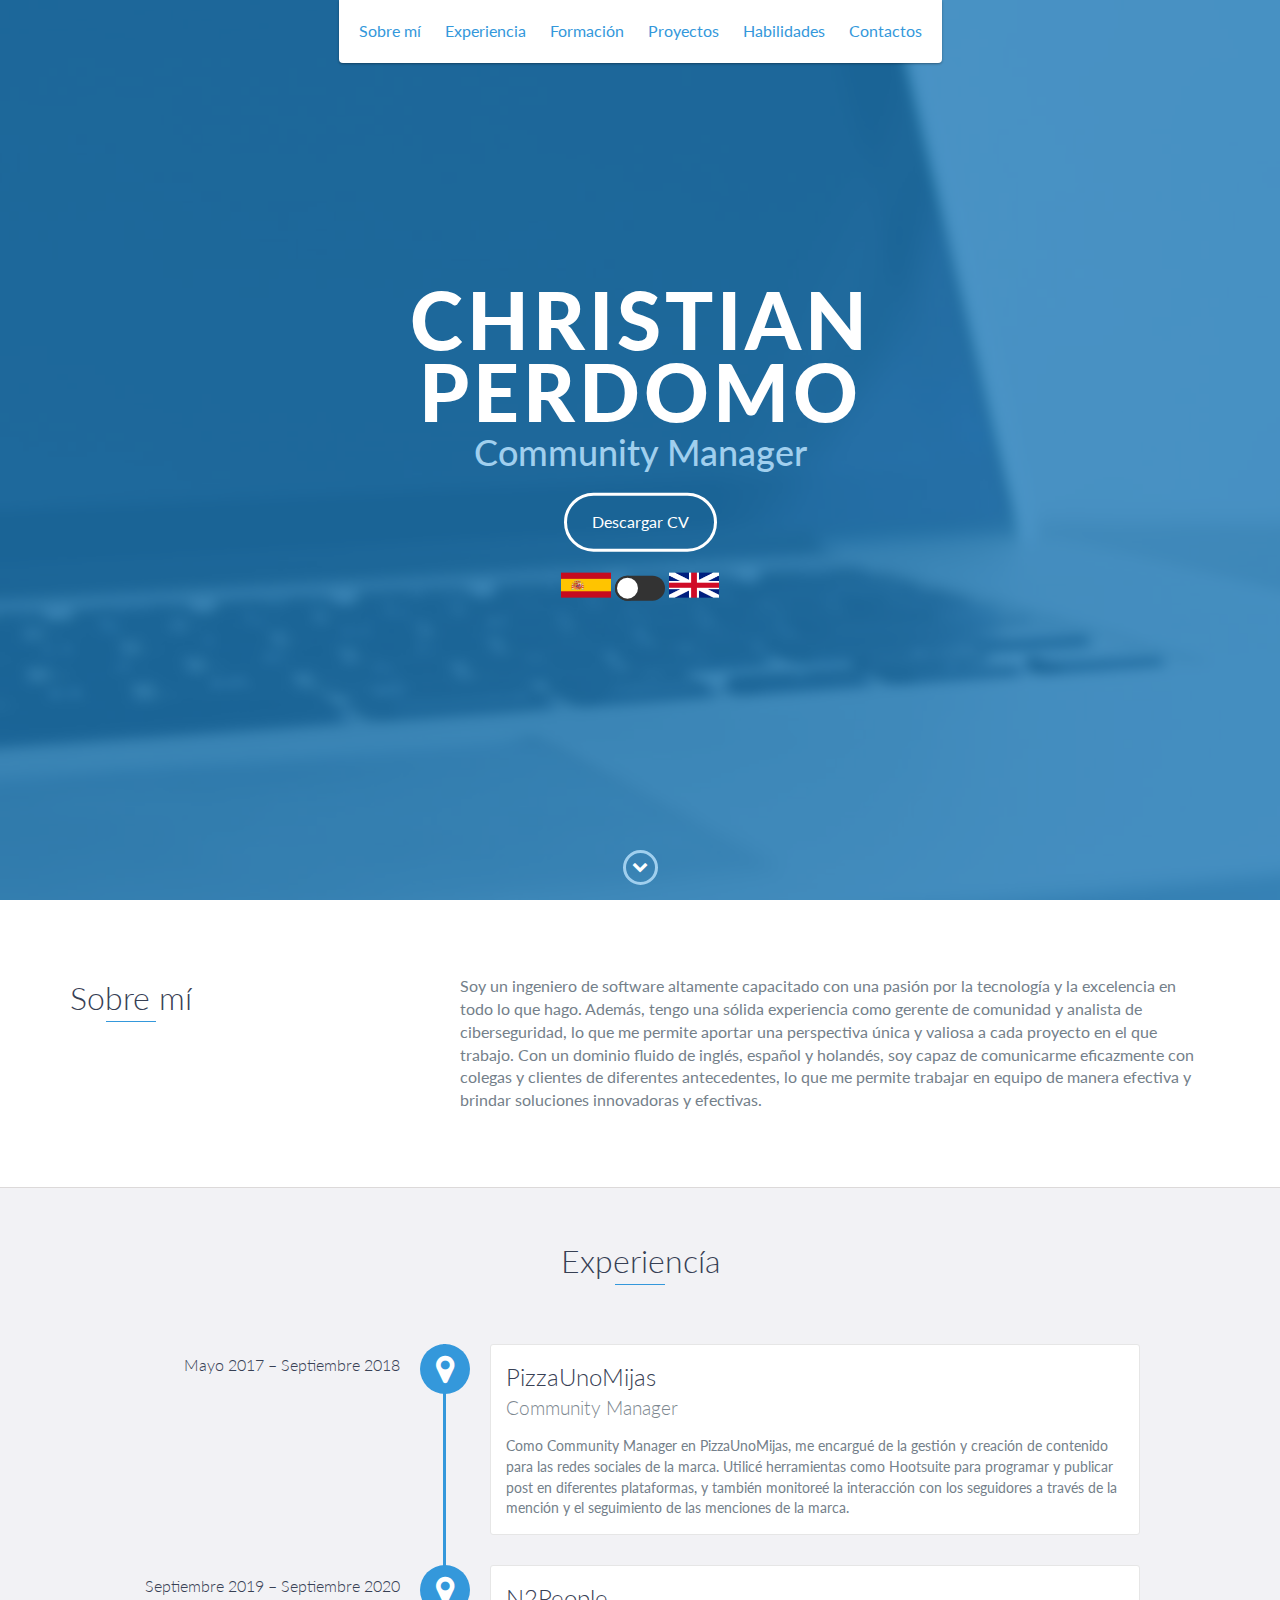
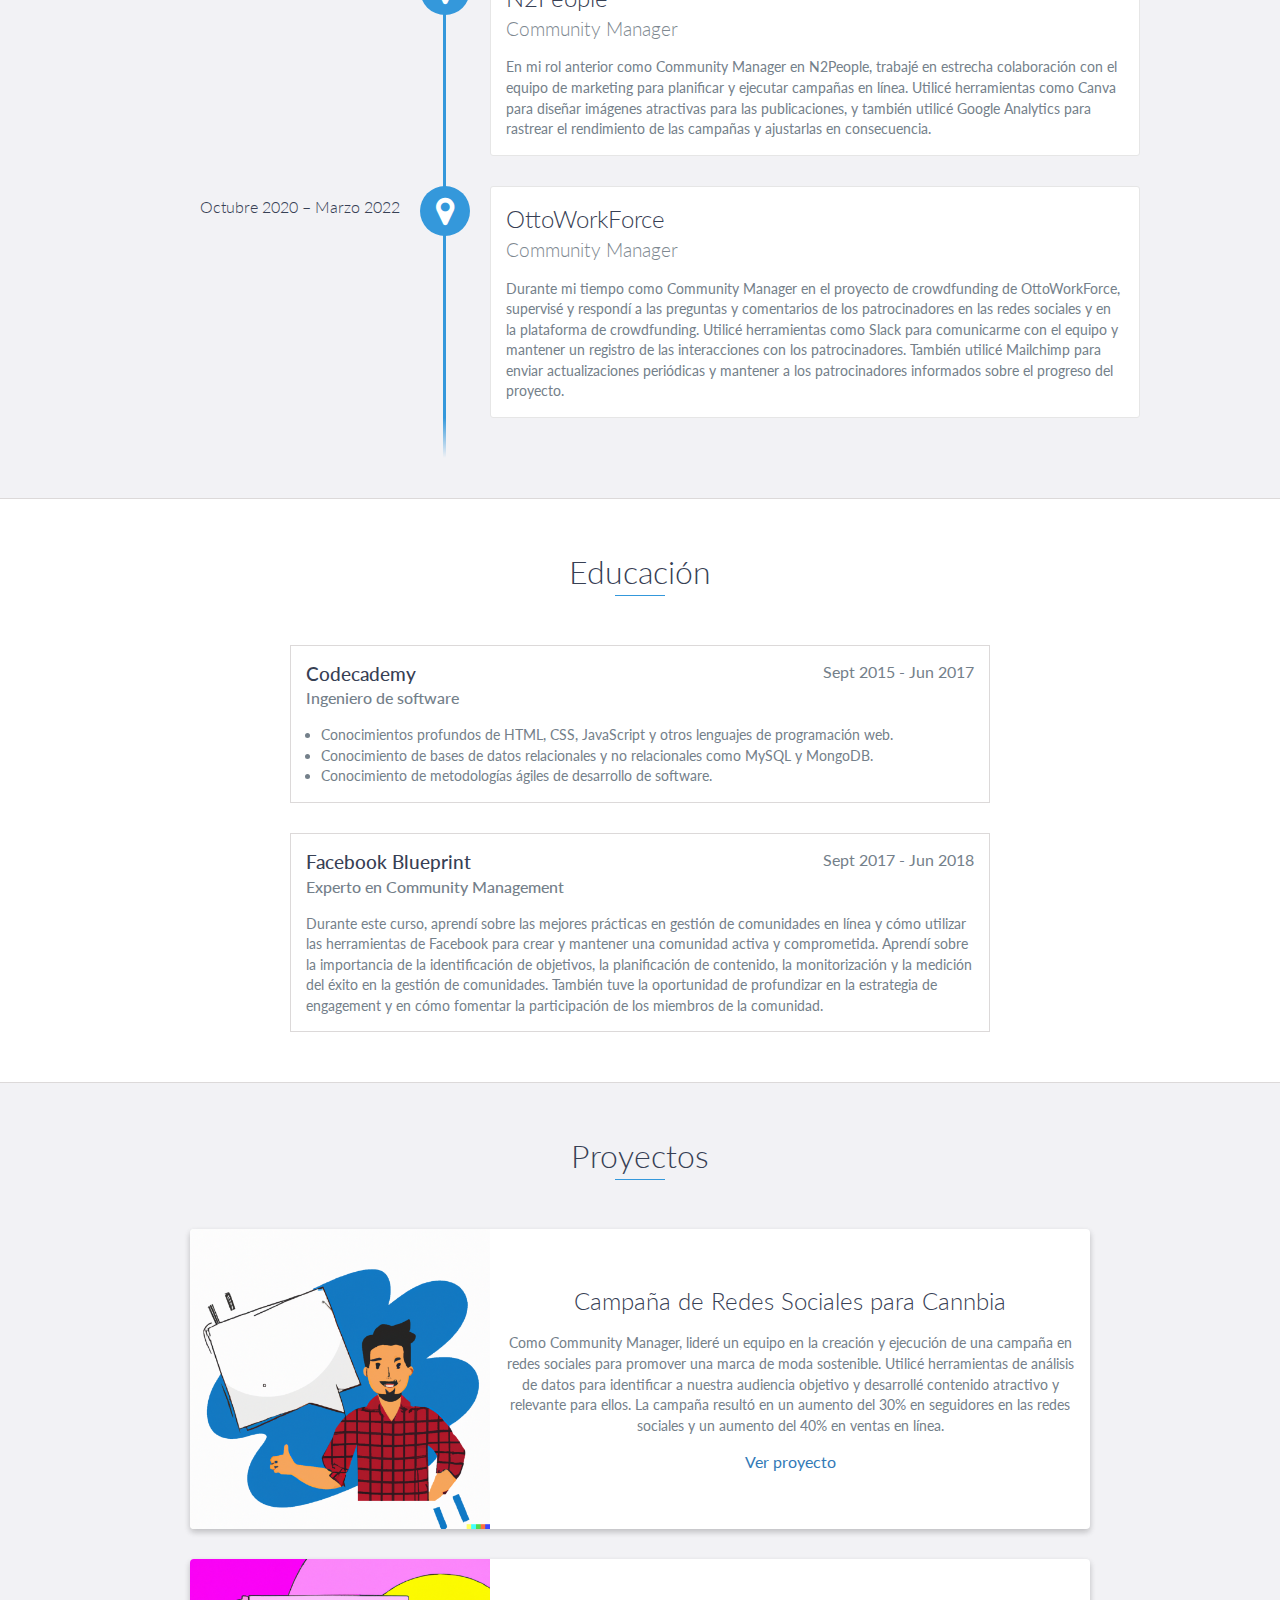
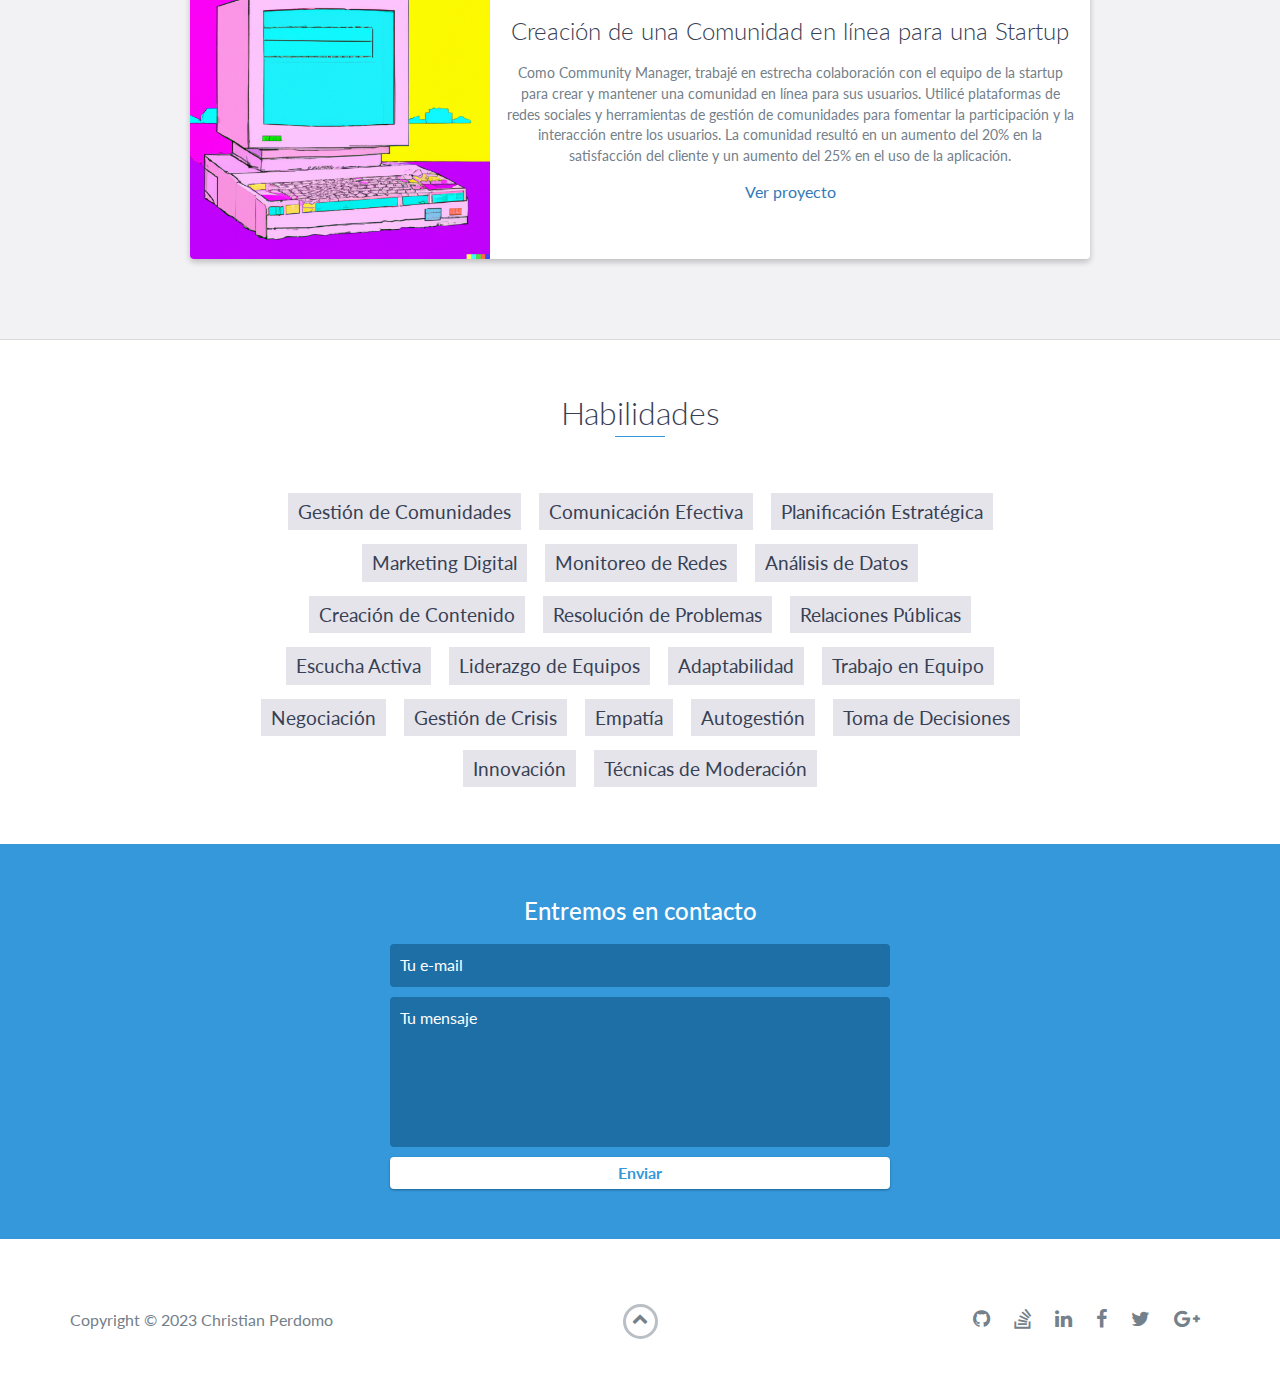
==== commit b0b5c9ac: "Update index.html" ====
--- a/index.html
+++ b/index.html
@@ -52,7 +52,7 @@
         <div id="lead-content">
             <h1>Christian Perdomo</h1>
             <h2>Community Manager</h2>
-            <a href="#" class="btn-rounded-white">Descargar CV</a>
+            <a href="encv.pdf" download="encv.pdf" class="btn-rounded-white">Descargar CV</a>
             <!--Boton -->
    <div class="Navigation">
     <img src="images\esflag.png" width="50" height="25">
@@ -82,9 +82,7 @@
                 </div>
                 <div class="col-md-8">
                     <p>
-                      Soy un profesional altamente capacitado en dos campos clave, Community Management y Desarrollo Full Stack. Con una amplia experiencia en la gestión de comunidades en línea y en el desarrollo de soluciones tecnológicas, brindo un enfoque único y eficaz a la resolución de problemas y a la gestión de proyectos.
-Como Community Manager, he desarrollado una sólida comprensión de las dinámicas sociales y las necesidades de las comunidades en línea, y soy capaz de implementar estrategias efectivas para fomentar la participación y la colaboración. Al mismo tiempo, como Ingeniero Full Stack, tengo una amplia experiencia en el desarrollo de soluciones tecnológicas y en la resolución de problemas técnicos complejos.
-Esta combinación de habilidades y conocimientos me permite ofrecer un enfoque integral a la gestión de proyectos, y me permite trabajar de manera efectiva tanto con equipos técnicos como con los miembros de la comunidad. Estoy altamente motivado por seguir mejorando mis habilidades y por brindar soluciones innovadoras y eficaces a mis clientes y proyectos.</p>
+                      Soy un ingeniero de software altamente capacitado con una pasión por la tecnología y la excelencia en todo lo que hago. Además, tengo una sólida experiencia como gerente de comunidad y analista de ciberseguridad, lo que me permite aportar una perspectiva única y valiosa a cada proyecto en el que trabajo. Con un dominio fluido de inglés, español y holandés, soy capaz de comunicarme eficazmente con colegas y clientes de diferentes antecedentes, lo que me permite trabajar en equipo de manera efectiva y brindar soluciones innovadoras y efectivas.</p>
                 </div>
             </div>
         </div>
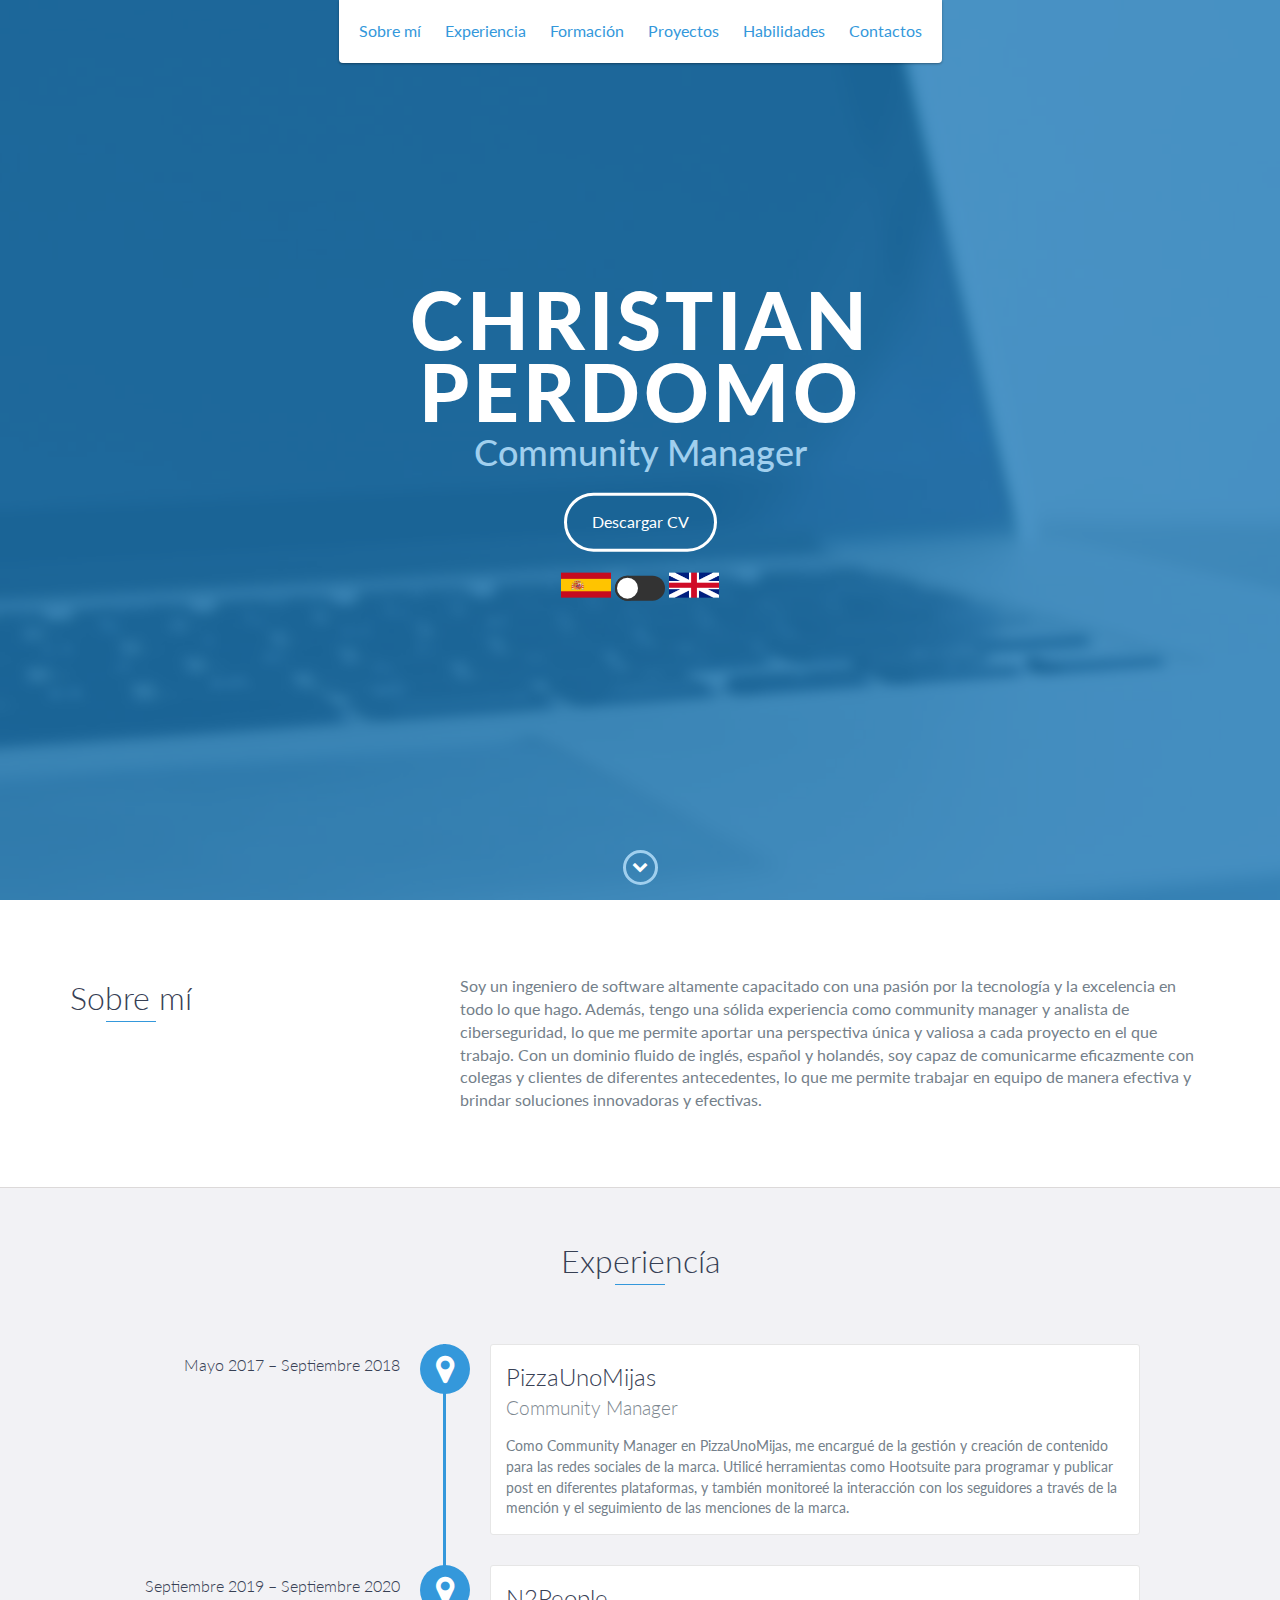
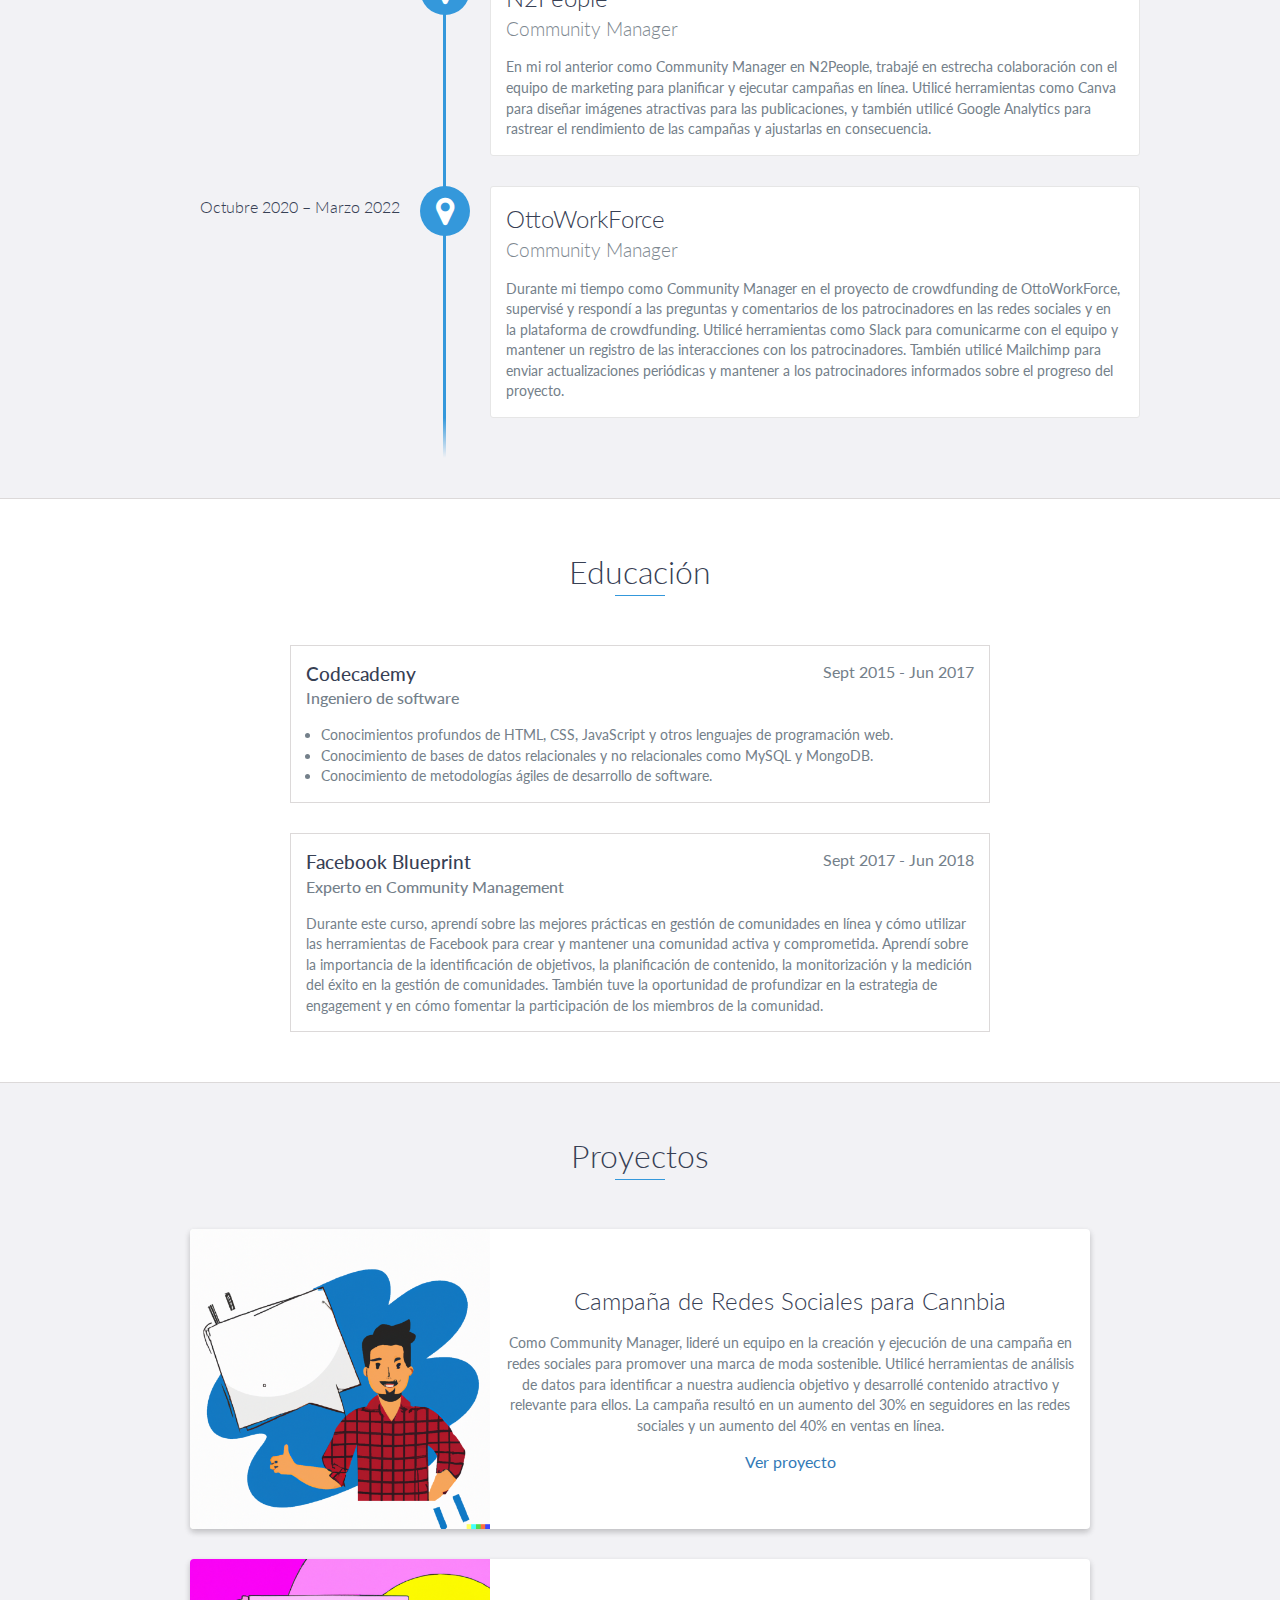
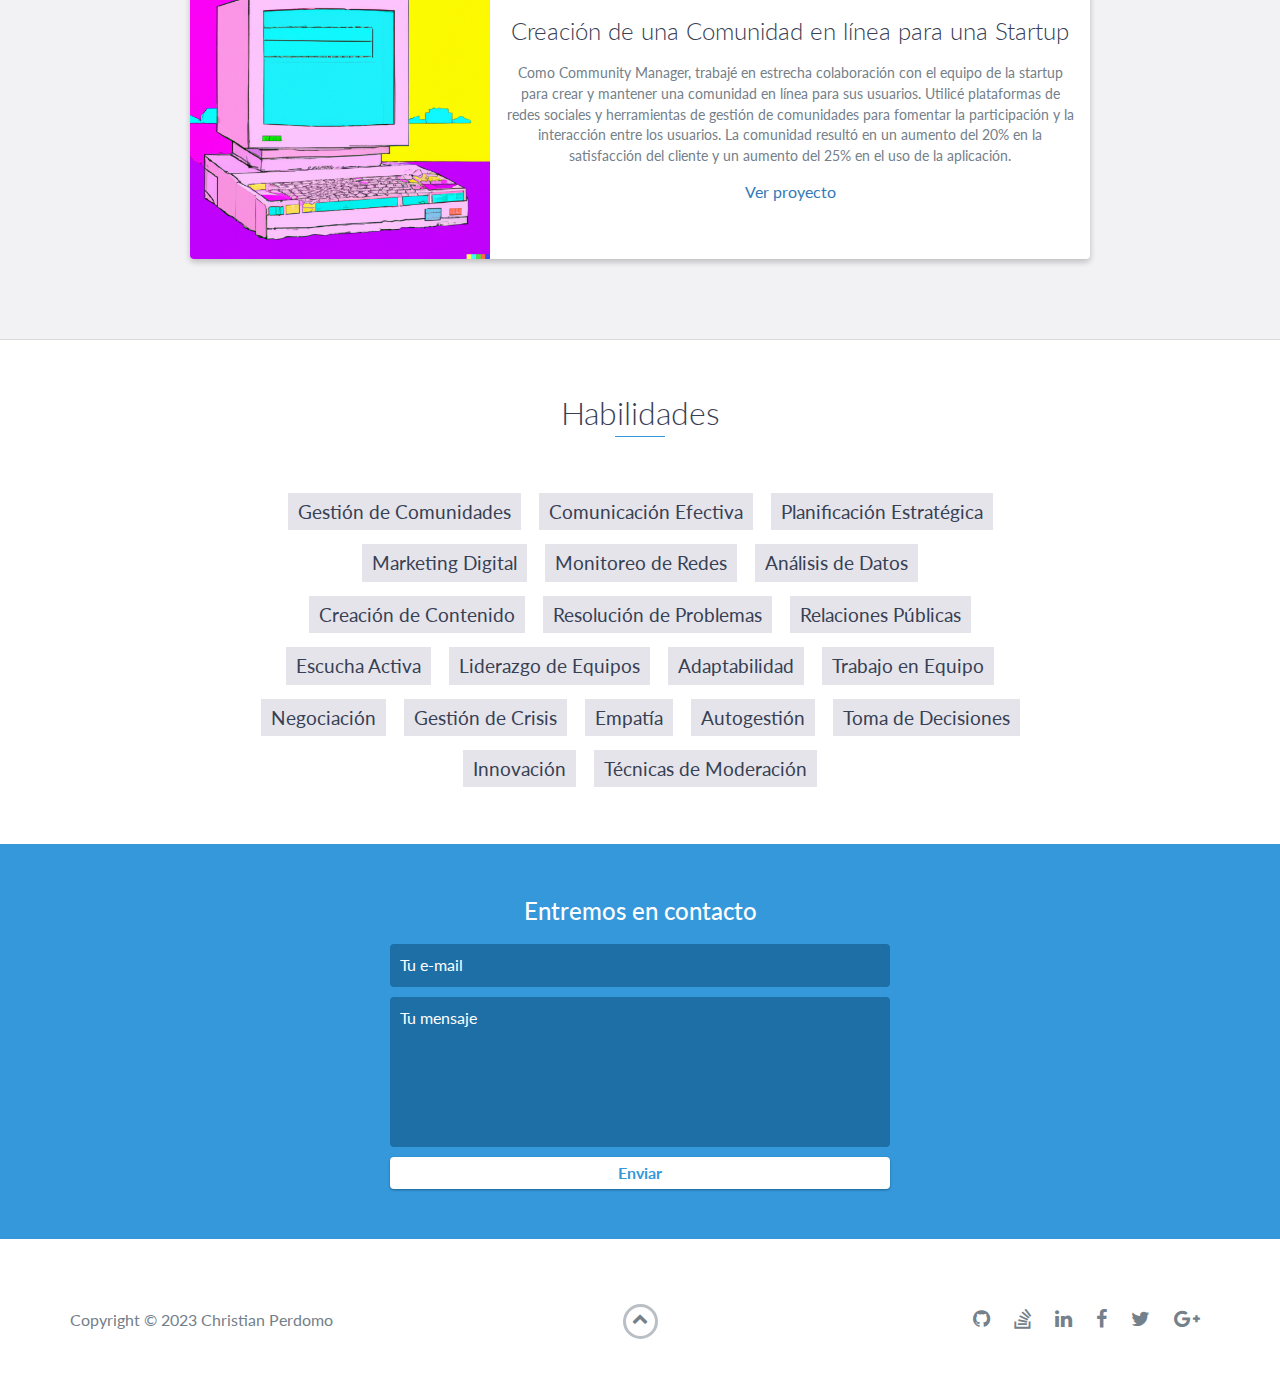
==== commit a06bbb92: "Update index.html" ====
--- a/index.html
+++ b/index.html
@@ -82,7 +82,7 @@
                 </div>
                 <div class="col-md-8">
                     <p>
-                      Soy un ingeniero de software altamente capacitado con una pasión por la tecnología y la excelencia en todo lo que hago. Además, tengo una sólida experiencia como gerente de comunidad y analista de ciberseguridad, lo que me permite aportar una perspectiva única y valiosa a cada proyecto en el que trabajo. Con un dominio fluido de inglés, español y holandés, soy capaz de comunicarme eficazmente con colegas y clientes de diferentes antecedentes, lo que me permite trabajar en equipo de manera efectiva y brindar soluciones innovadoras y efectivas.</p>
+                      Soy un ingeniero de software altamente capacitado con una pasión por la tecnología y la excelencia en todo lo que hago. Además, tengo una sólida experiencia como community manager y analista de ciberseguridad, lo que me permite aportar una perspectiva única y valiosa a cada proyecto en el que trabajo. Con un dominio fluido de inglés, español y holandés, soy capaz de comunicarme eficazmente con colegas y clientes de diferentes antecedentes, lo que me permite trabajar en equipo de manera efectiva y brindar soluciones innovadoras y efectivas.</p>
                 </div>
             </div>
         </div>
